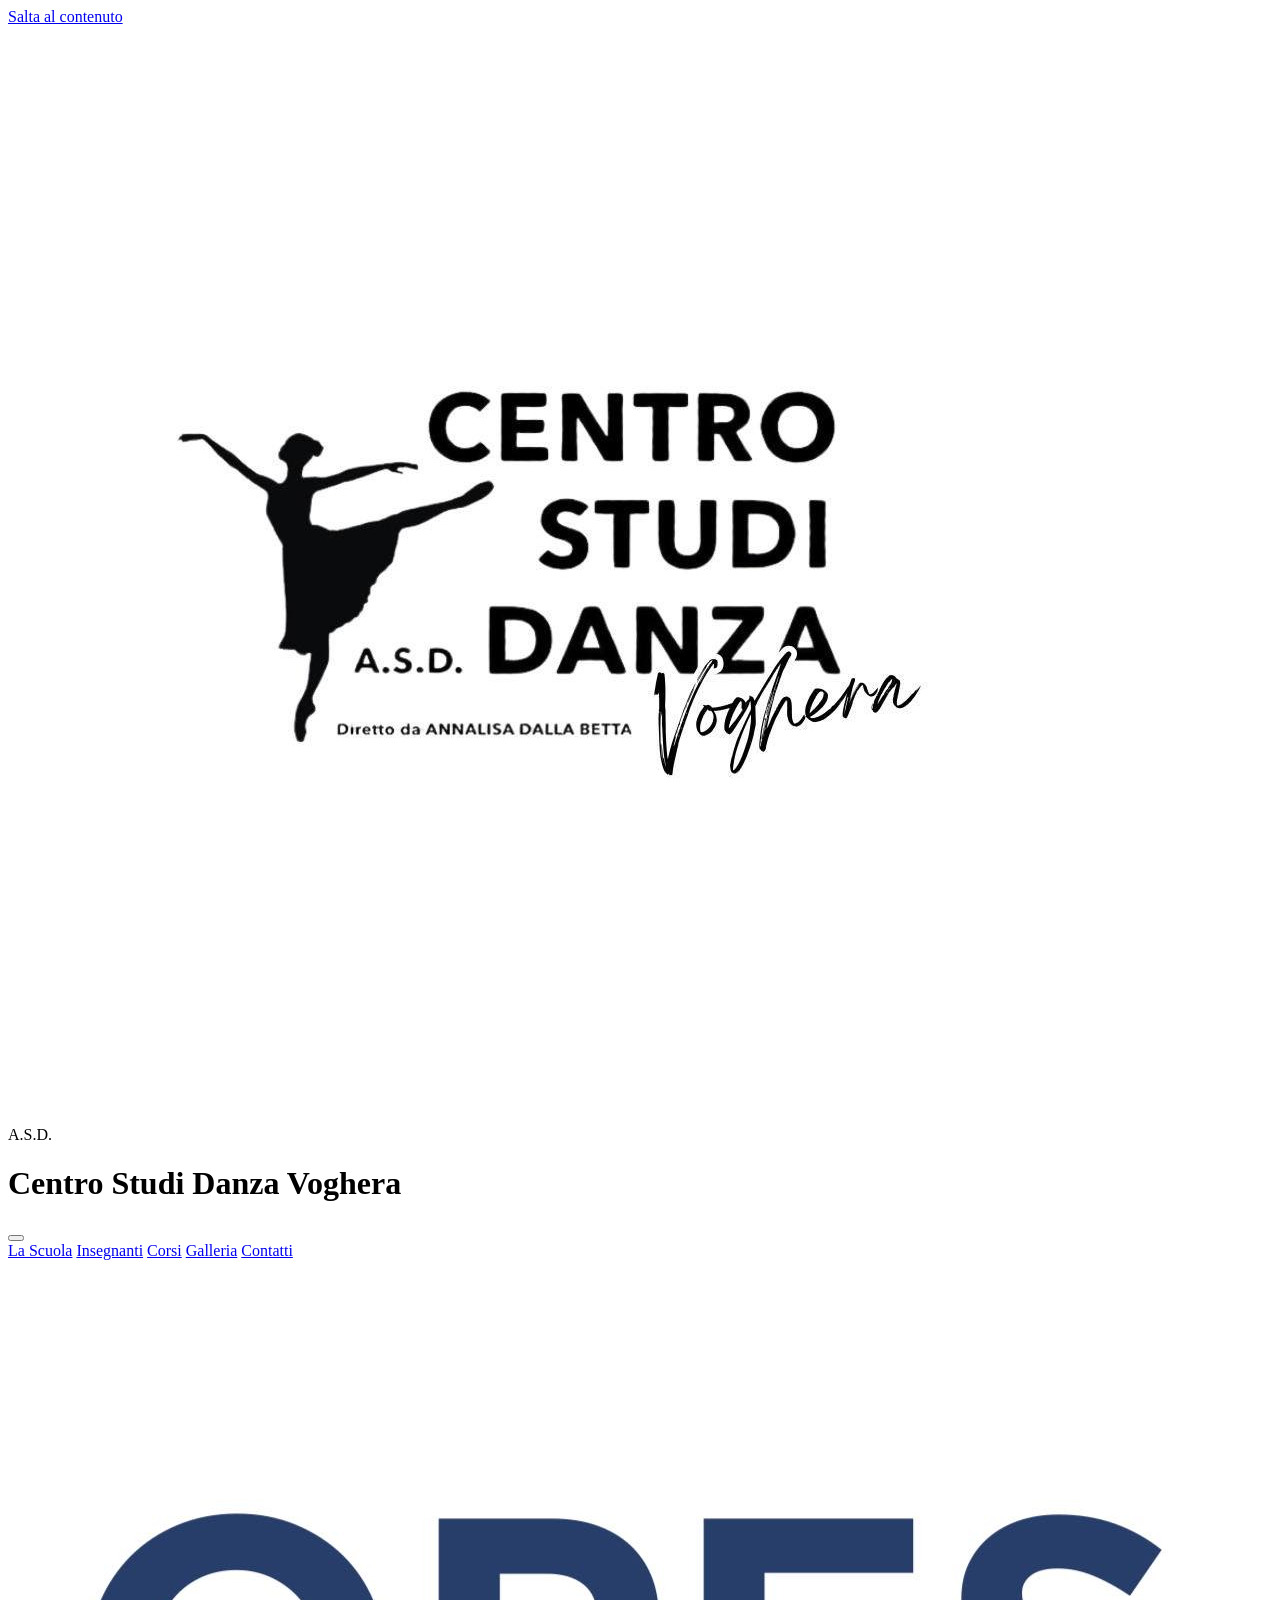
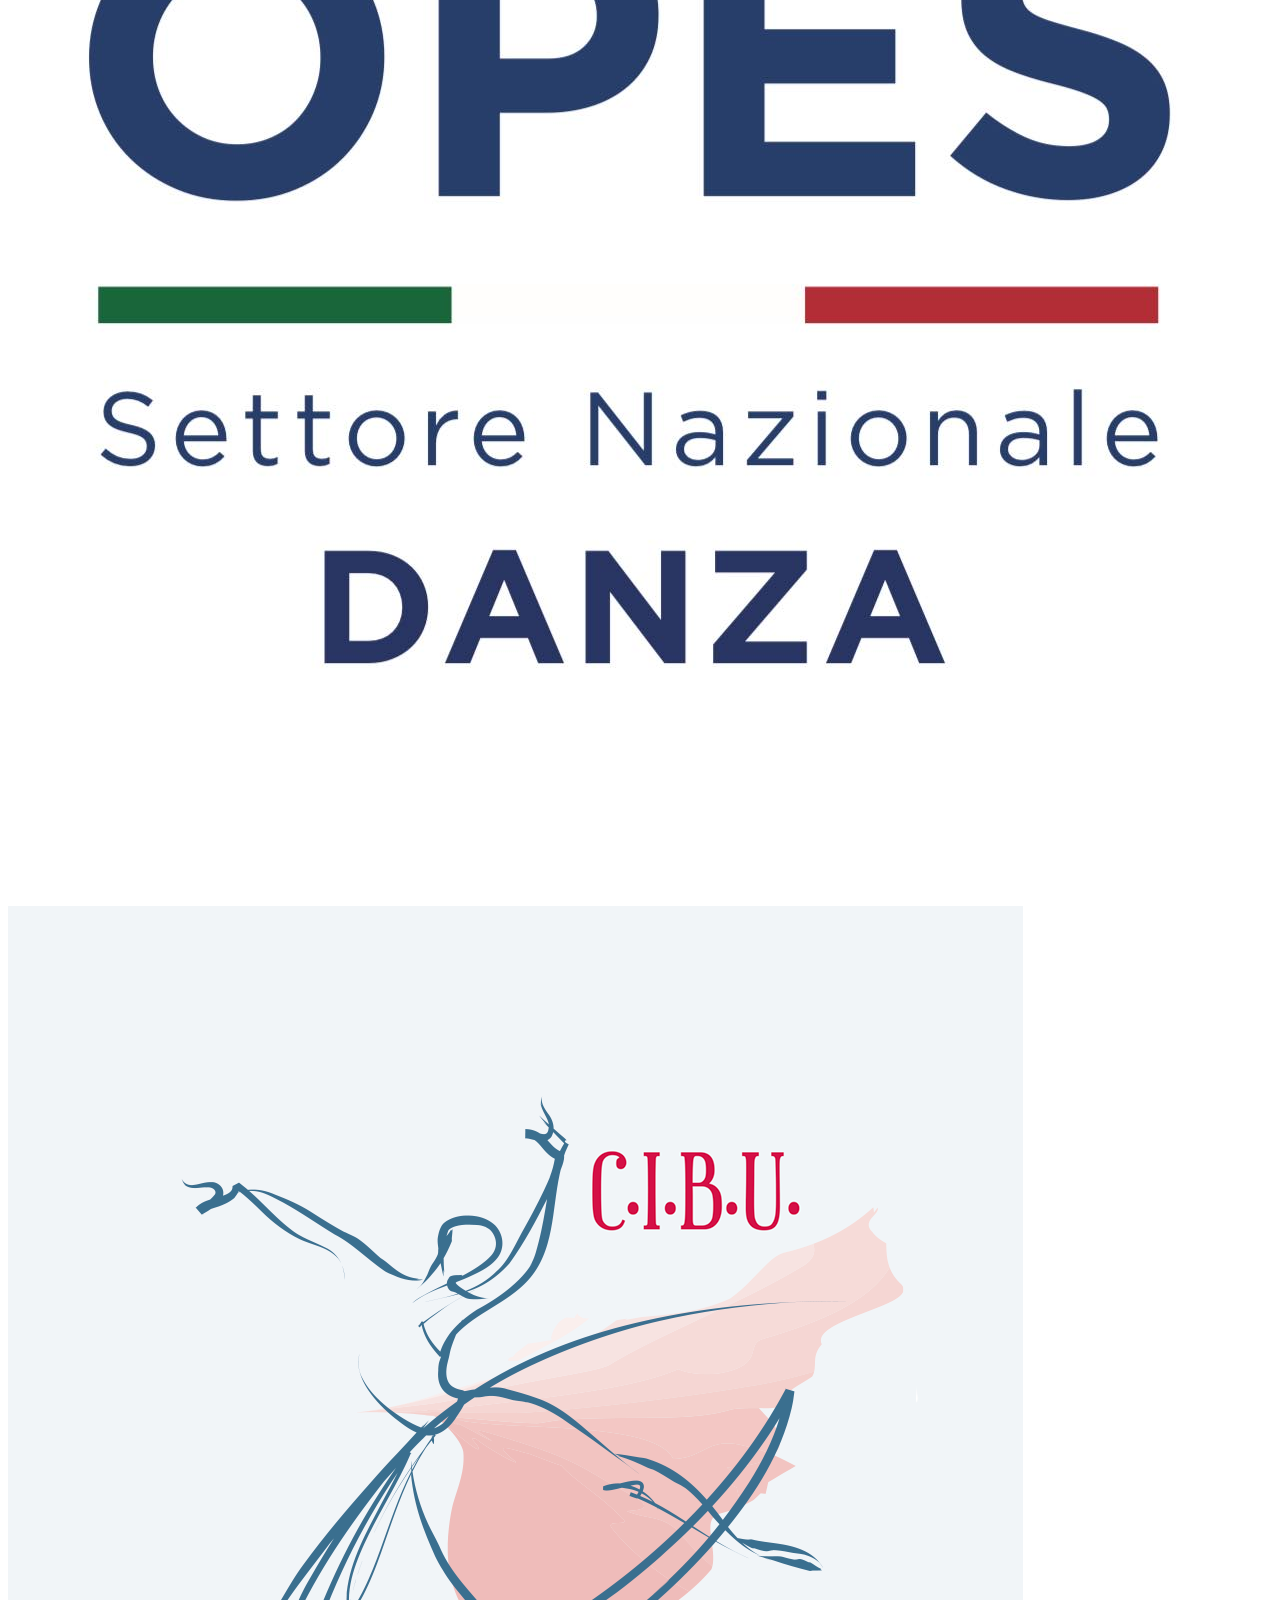
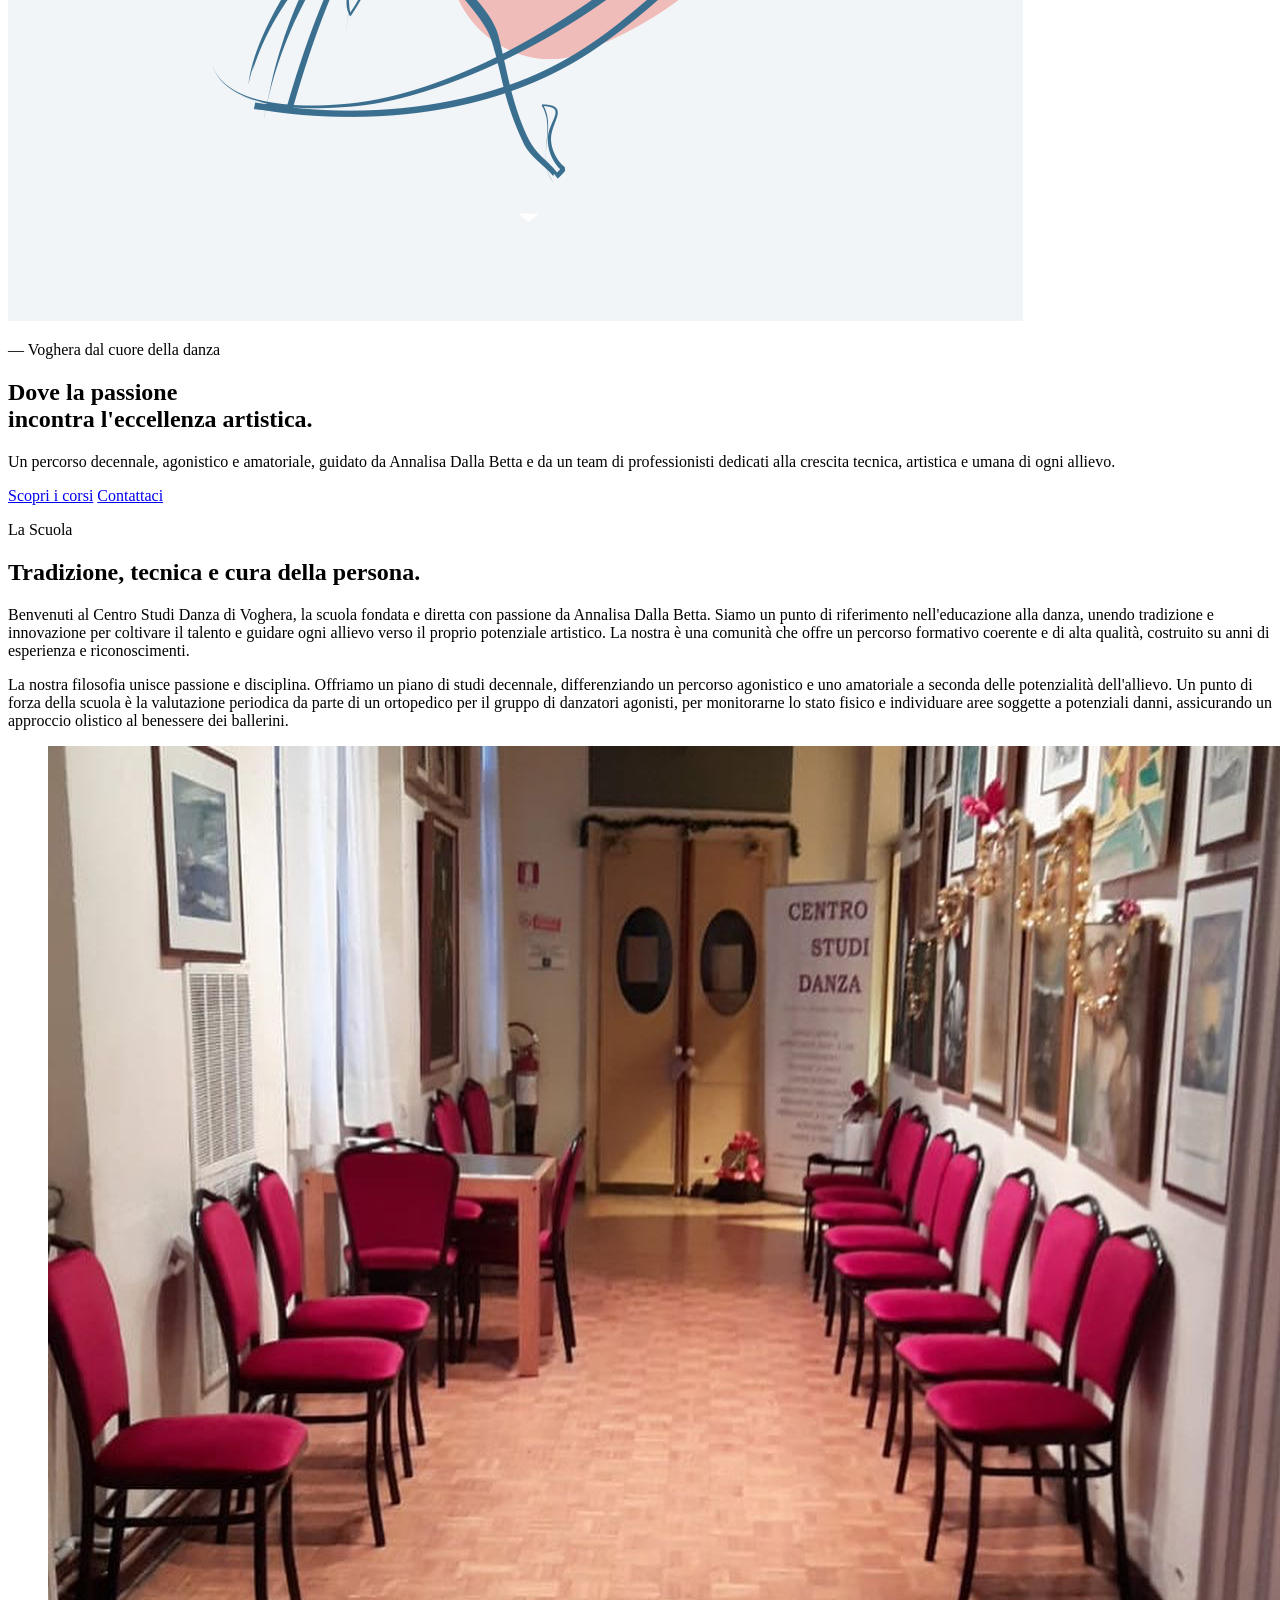
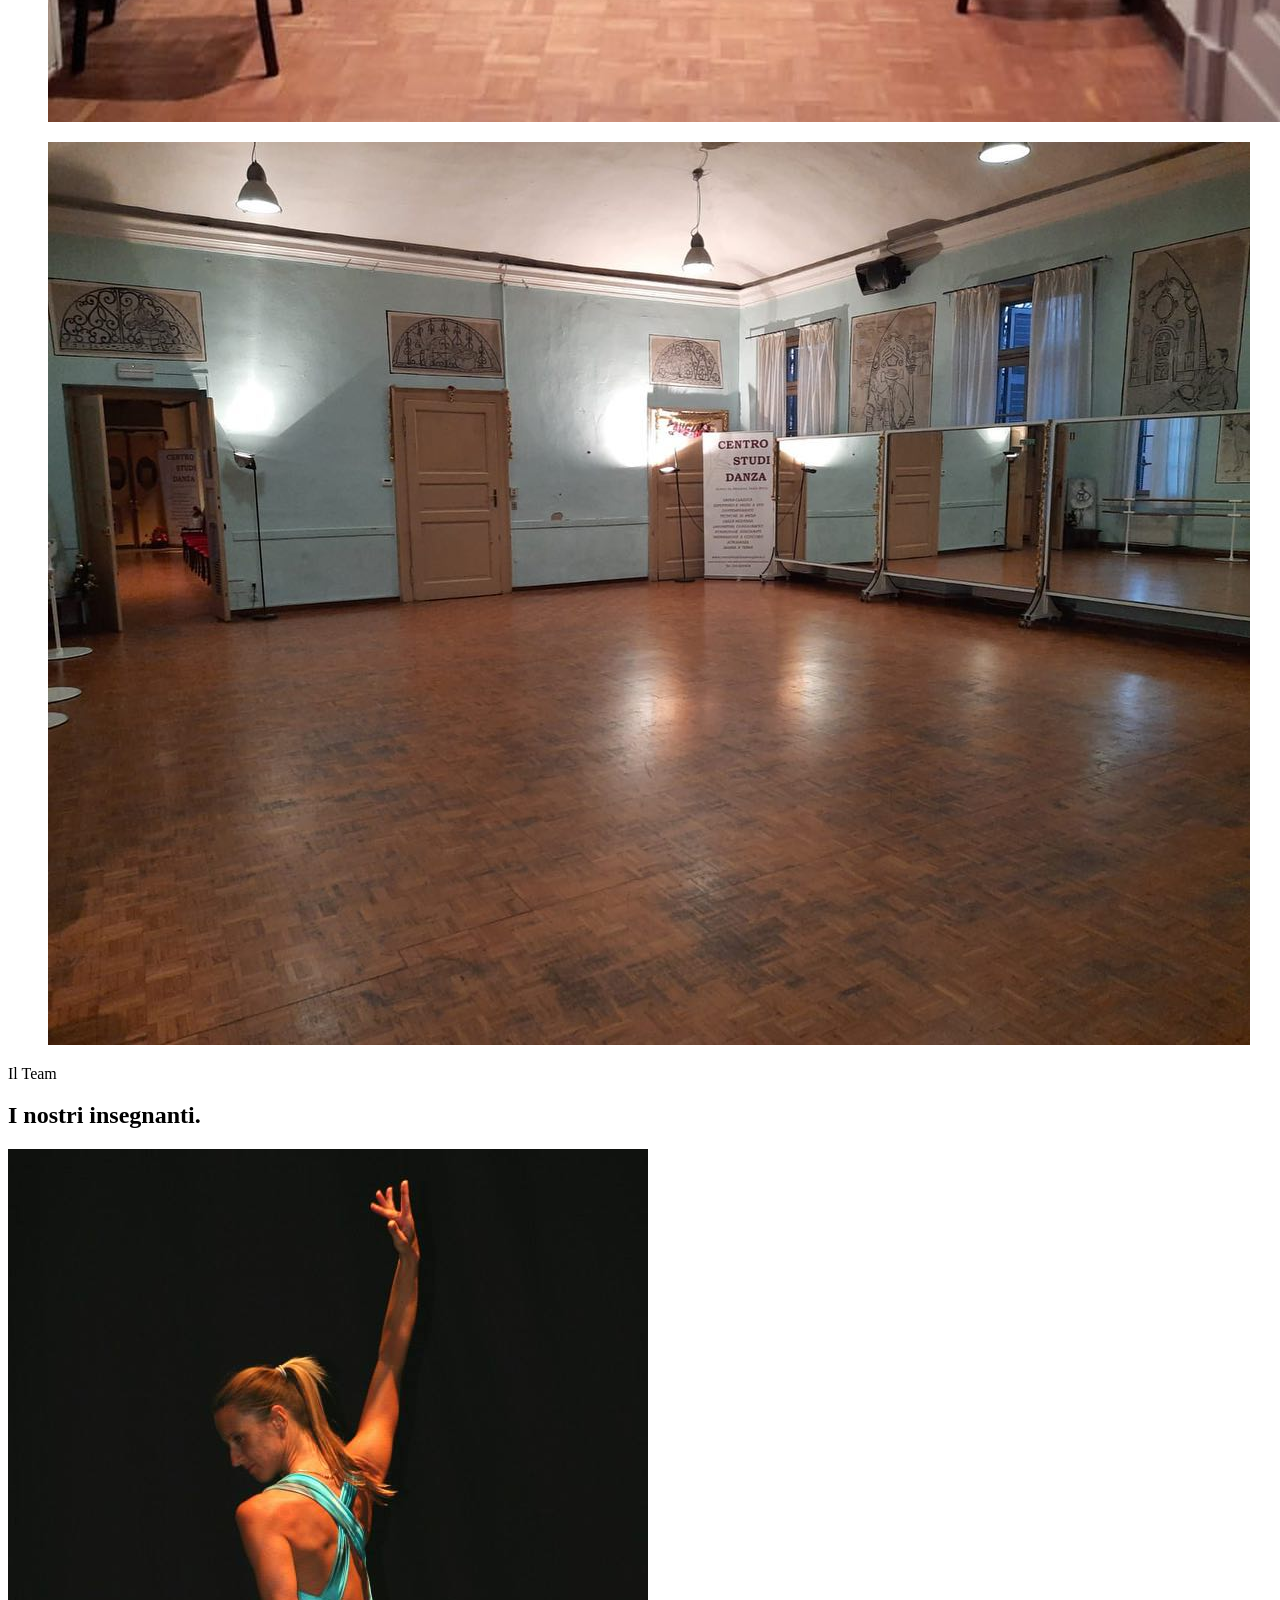
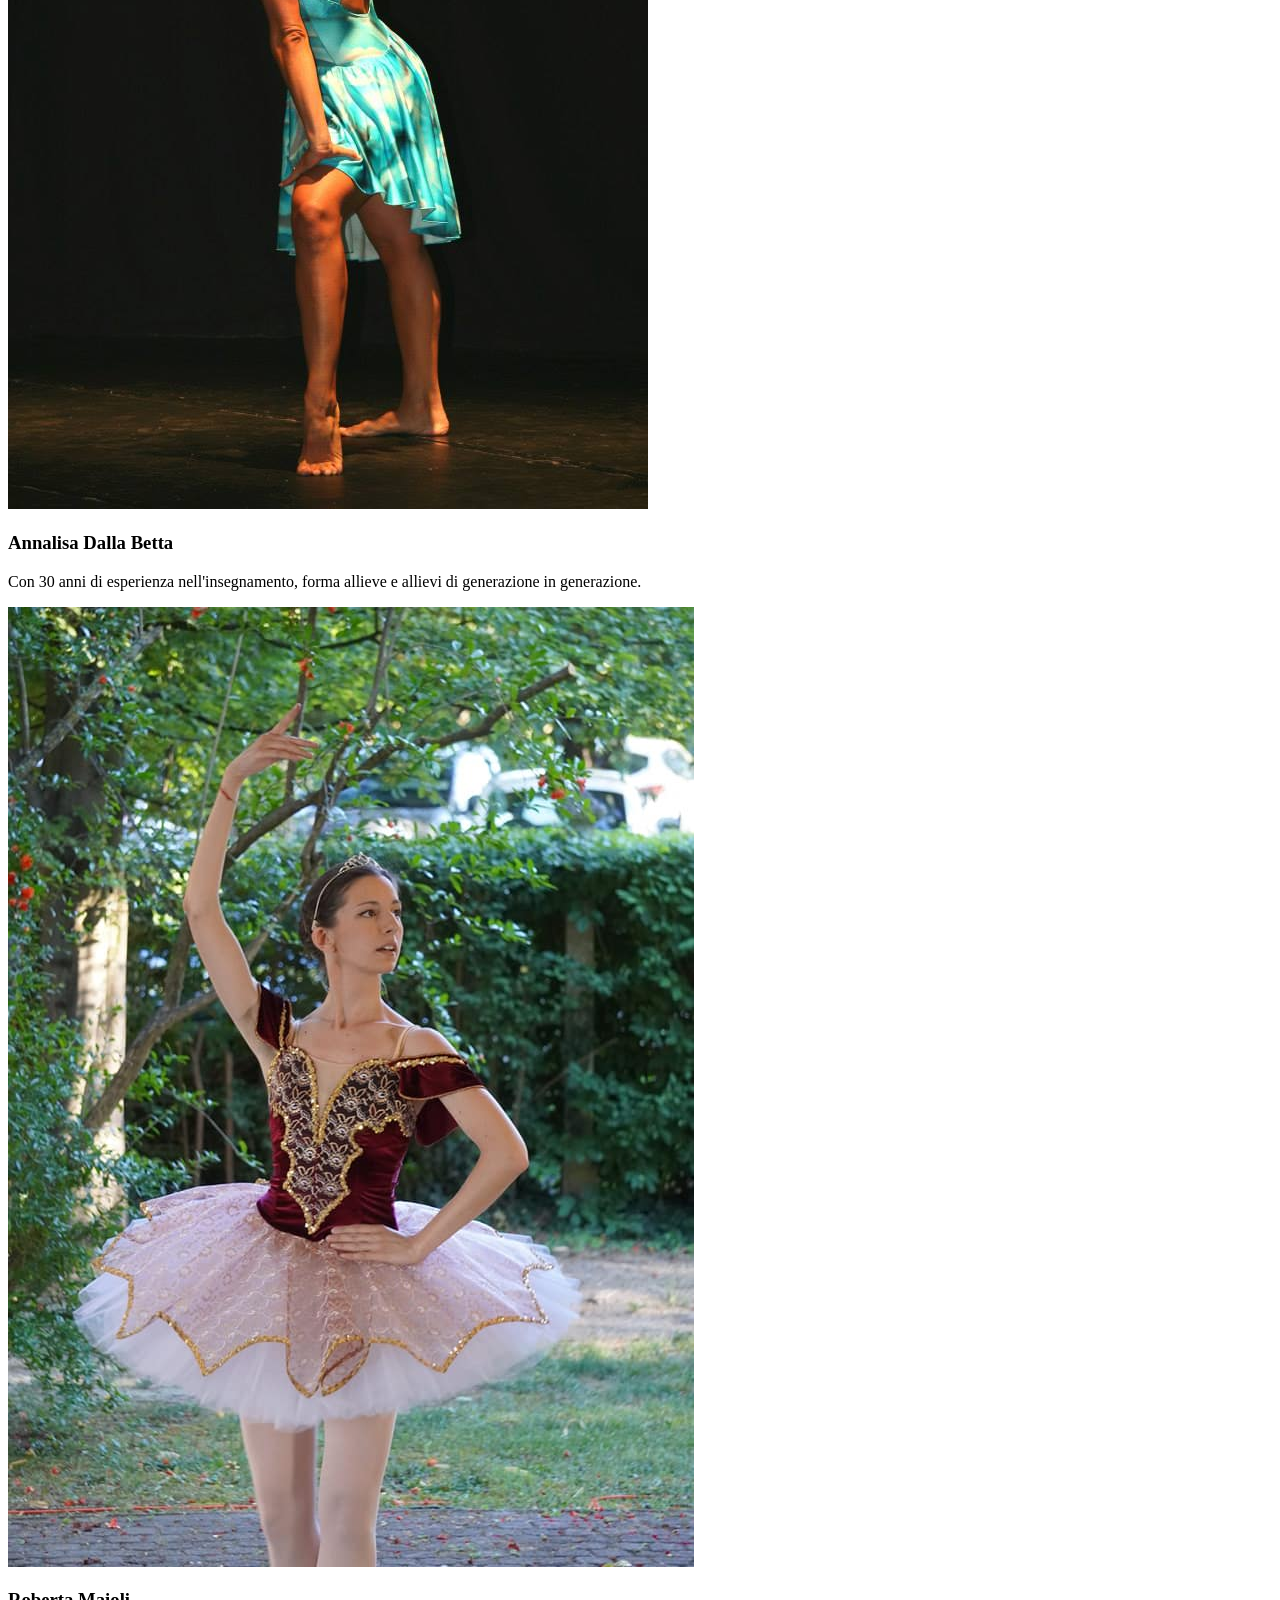
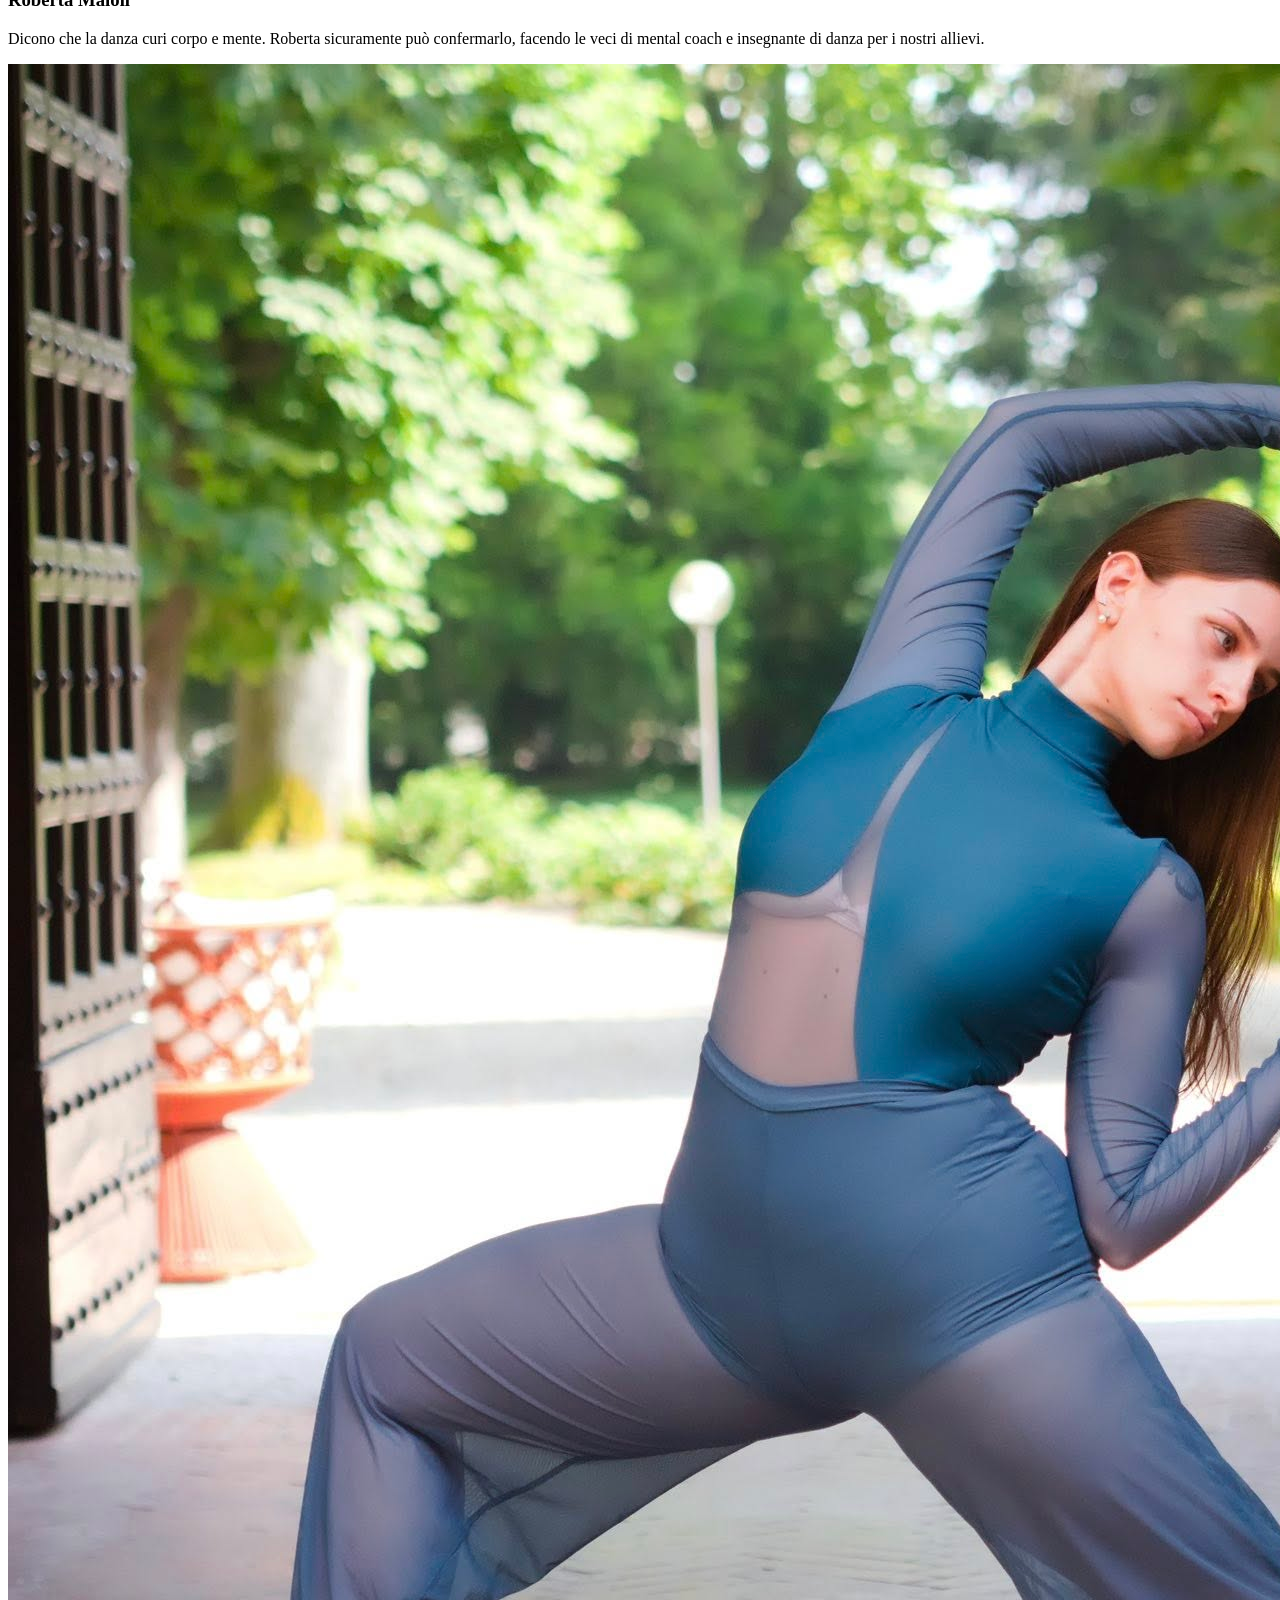
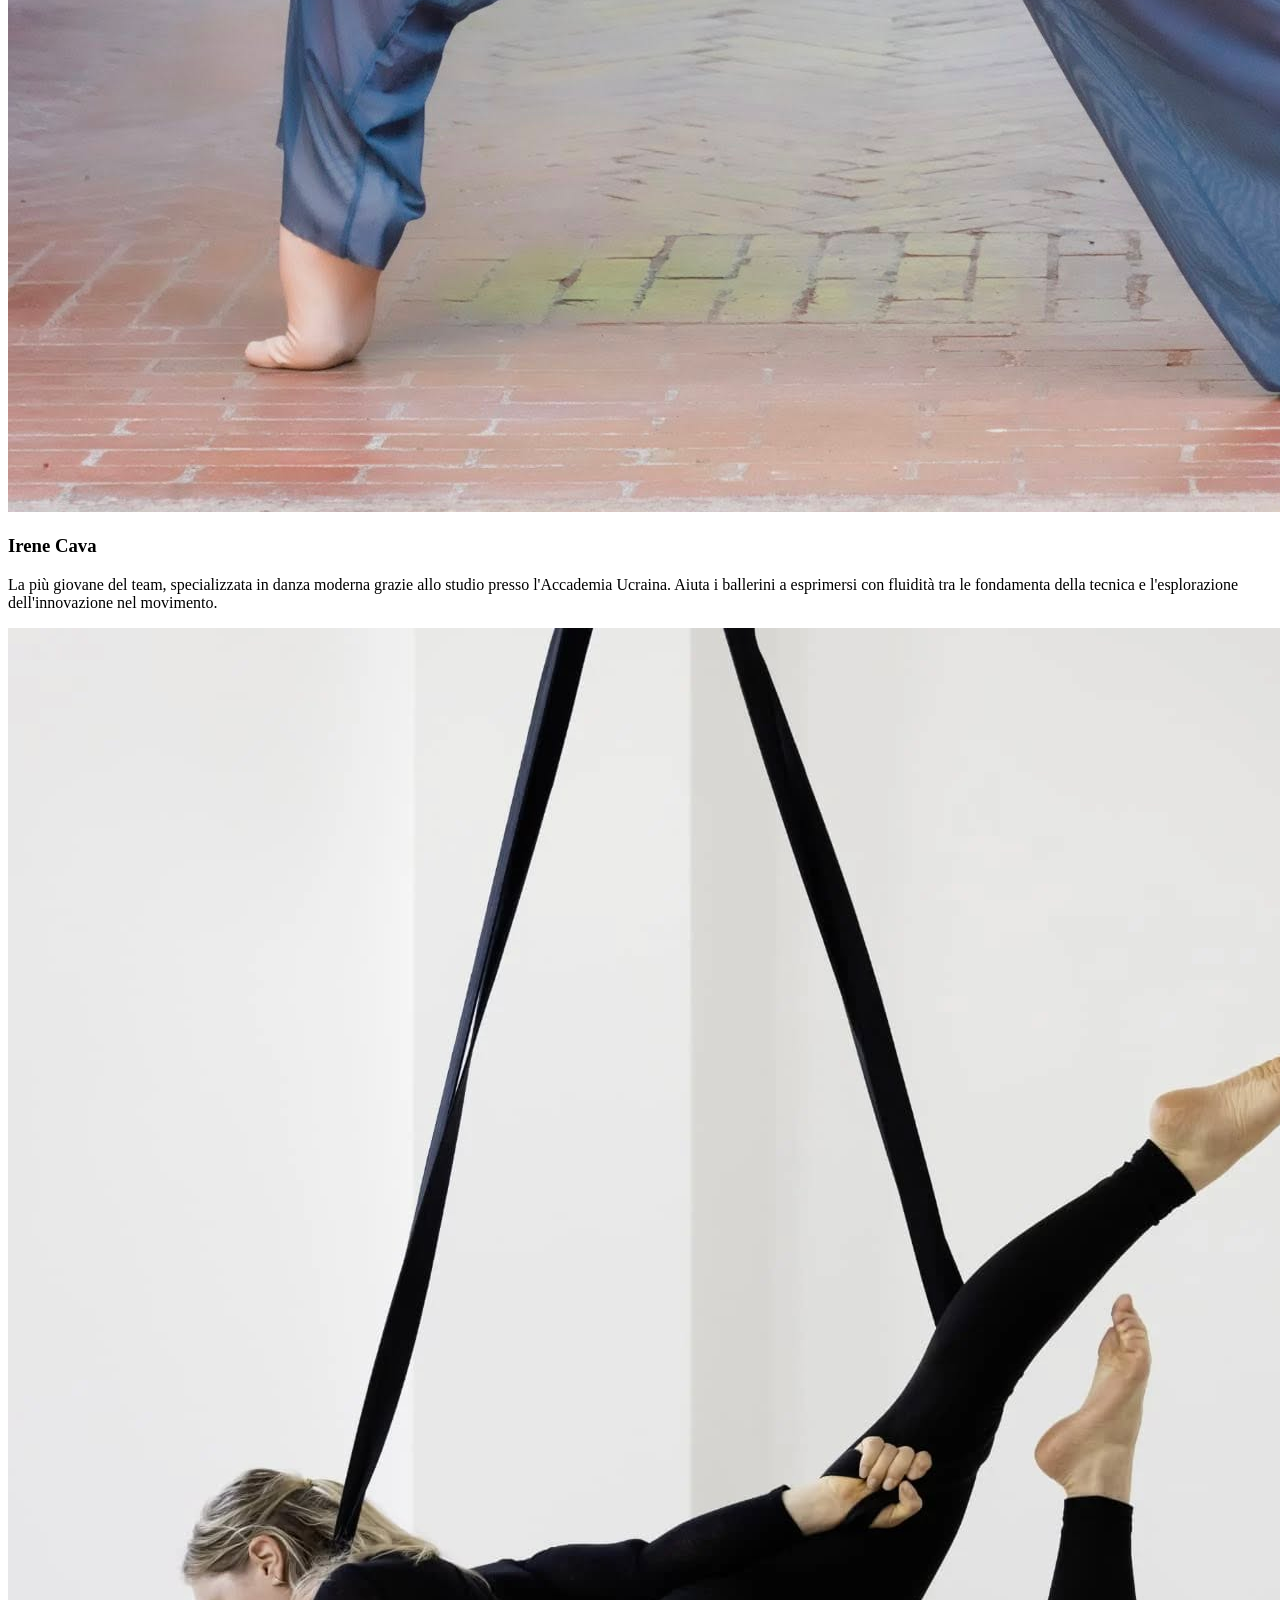
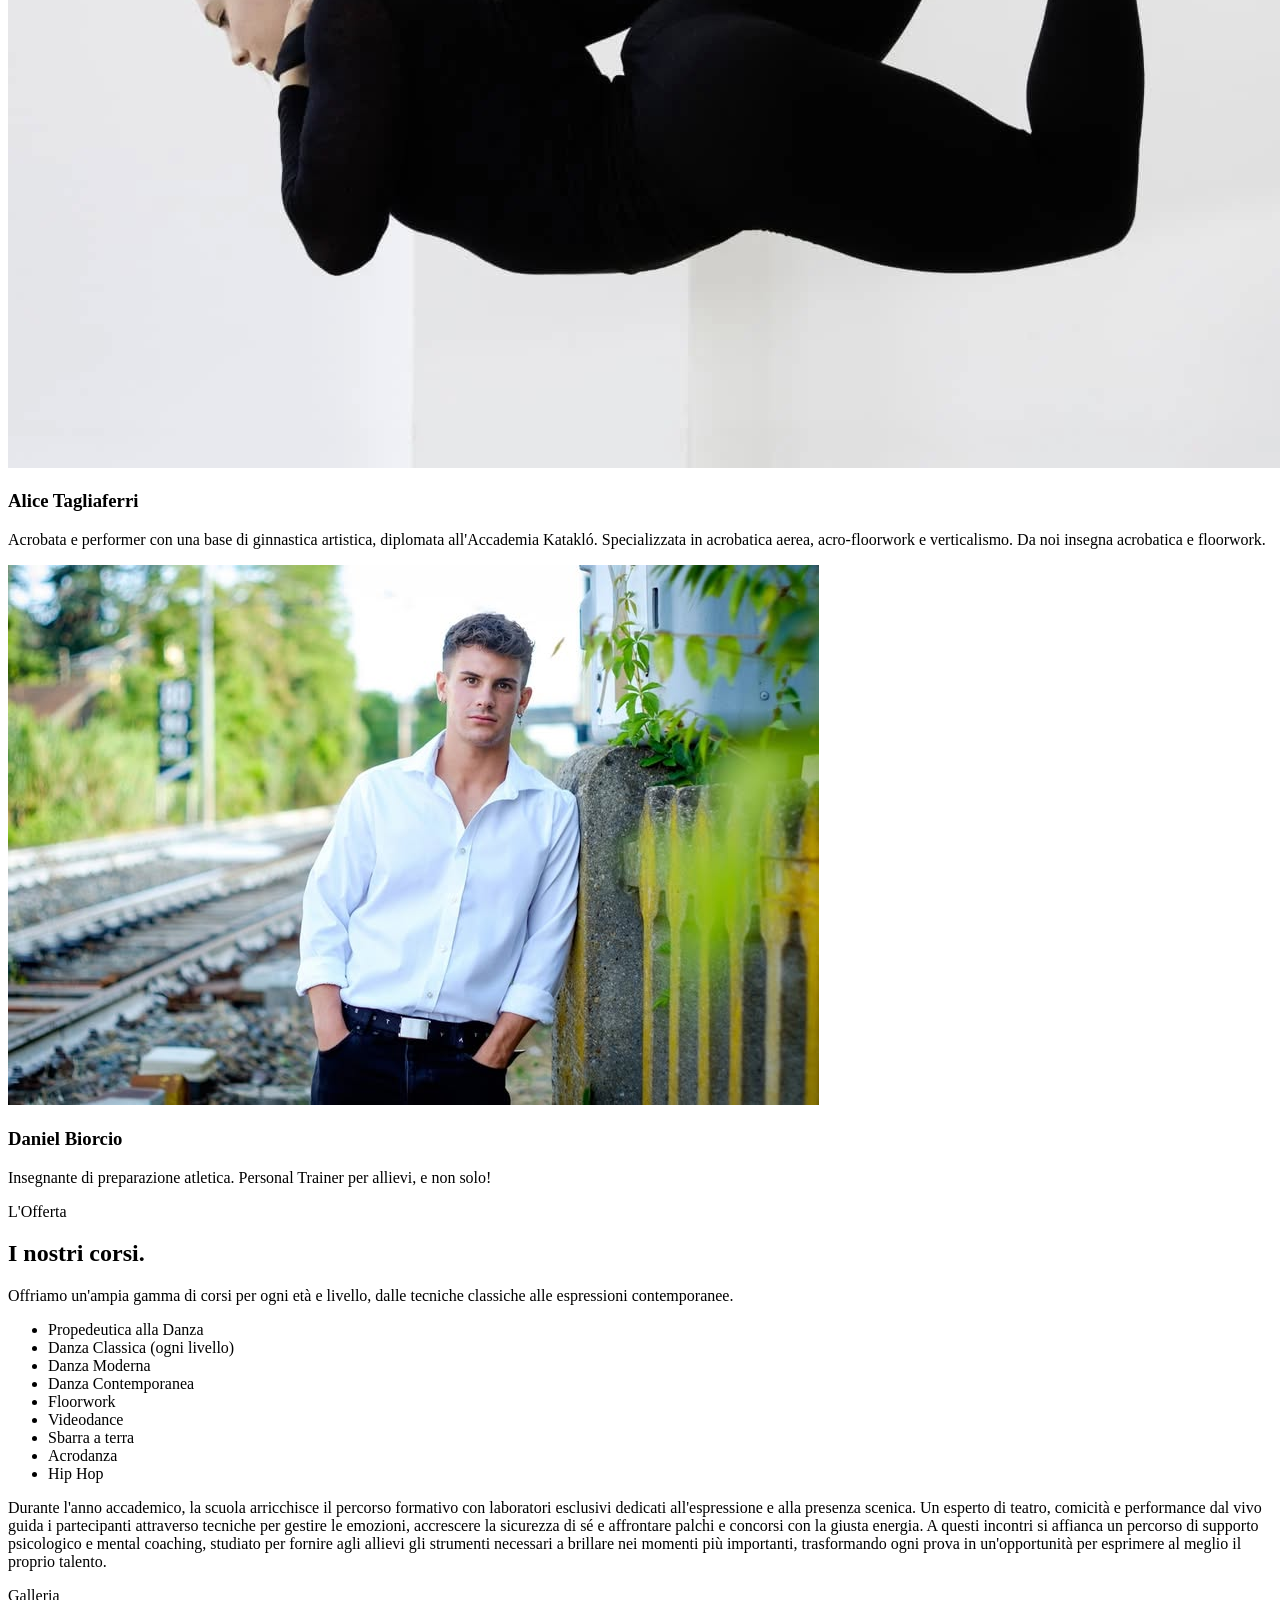
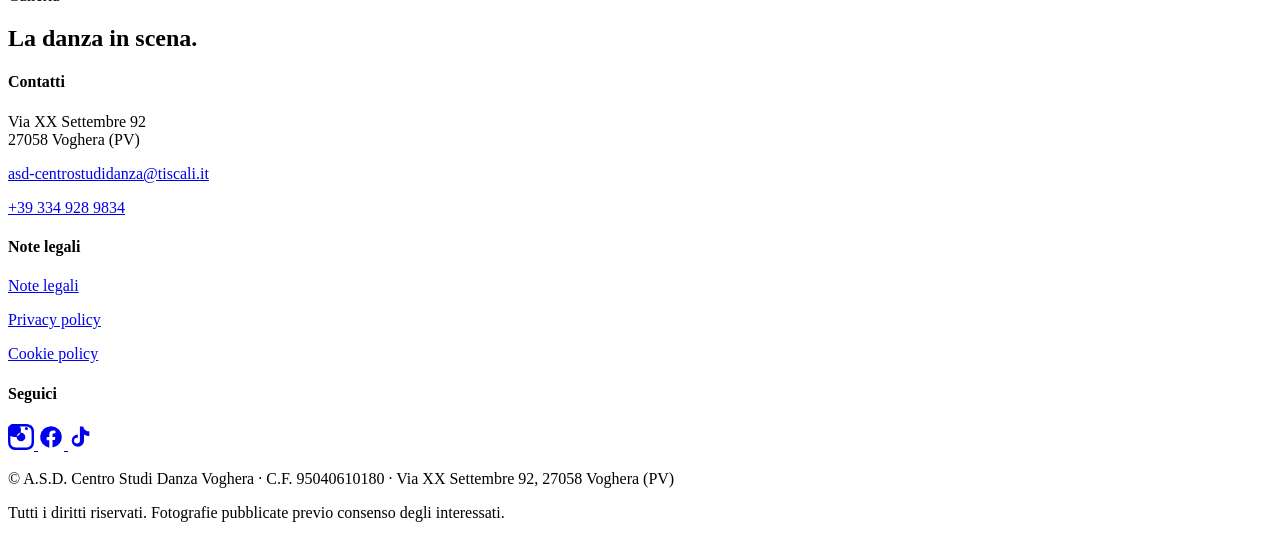
==== index.html @ ab6cb6d2 "Rename index (1).html to index.html" ====
<!DOCTYPE html>
<html lang="it">
<head>
    <meta charset="UTF-8">
    <meta name="viewport" content="width=device-width, initial-scale=1.0">
    <meta name="referrer" content="strict-origin-when-cross-origin">
    <meta http-equiv="X-Content-Type-Options" content="nosniff">
    <title>Centro Studi Danza Voghera — Scuola di danza diretta da Annalisa Dalla Betta</title>
    <meta name="description" content="Scuola di danza a Voghera (PV) diretta da Annalisa Dalla Betta. Corsi di danza classica, moderna, contemporanea, hip hop, acrobatica e floorwork per tutte le età. Percorso decennale, agonistico e amatoriale.">
    <meta name="author" content="Centro Studi Danza Voghera">

    <meta property="og:type" content="website">
    <meta property="og:title" content="Centro Studi Danza Voghera">
    <meta property="og:description" content="Scuola di danza a Voghera. Tradizione, tecnica, arte del movimento.">
    <meta property="og:locale" content="it_IT">
    <meta property="og:image" content="immagini-insegnanti/sala.jpg">
    <meta name="twitter:card" content="summary_large_image">

    <link rel="icon" href="immagini-insegnanti/logo.jpg" type="image/jpeg">
    <link rel="canonical" href="./index.html">
    <link rel="stylesheet" href="css/style.css">

    <script type="application/ld+json">
    {
      "@context": "https://schema.org",
      "@type": "DanceSchool",
      "name": "Centro Studi Danza Voghera",
      "image": "immagini-insegnanti/logo.jpg",
      "address": {
        "@type": "PostalAddress",
        "streetAddress": "Via XX Settembre 92",
        "addressLocality": "Voghera",
        "addressRegion": "PV",
        "addressCountry": "IT"
      },
      "email": "asd-centrostudidanza@tiscali.it",
      "telephone": "+39 334 928 9834",
      "founder": "Annalisa Dalla Betta",
      "taxID": "95040610180",
      "sameAs": [
        "https://www.instagram.com/centrostudidanzavoghera/",
        "https://www.facebook.com/asdcentrostudidanzavoghera",
        "https://www.tiktok.com/@centrostudidanzavoghera"
      ]
    }
    </script>
</head>
<body>

<a class="skip-link" href="#main">Salta al contenuto</a>

<header class="site-header">
    <div class="header-inner">
        <a href="#top" class="logo-link" aria-label="Home">
            <img src="immagini-insegnanti/logo.jpg" alt="Logo Centro Studi Danza Voghera" id="logo">
        </a>

        <div class="header-title">
            <p class="eyebrow">A.S.D.</p>
            <h1>Centro Studi Danza Voghera</h1>
        </div>

        <button class="nav-toggle" aria-label="Apri menu" aria-expanded="false" aria-controls="primary-nav">
            <span></span><span></span><span></span>
        </button>

        <nav id="primary-nav" class="primary-nav" aria-label="Navigazione principale">
            <a href="#scuola">La Scuola</a>
            <a href="#insegnanti">Insegnanti</a>
            <a href="#corsi">Corsi</a>
            <a href="#galleria">Galleria</a>
            <a href="contatti.html">Contatti</a>
        </nav>

        <div class="header-affiliations" aria-label="Enti affilianti">
            <img src="immagini-insegnanti/opes.jpg" alt="Affiliazione OPES" class="header-icona">
            <img src="immagini-insegnanti/cibu.png" alt="Affiliazione CIBU" class="header-icona">
        </div>
    </div>
</header>

<main id="main">

    <section class="hero" id="top">
        <div class="hero-content">
            <p class="eyebrow-line">— Voghera dal cuore della danza</p>
            <h2 class="display">Dove la passione<br>incontra l'eccellenza artistica.</h2>
            <p class="hero-lead">Un percorso decennale, agonistico e amatoriale, guidato da Annalisa Dalla Betta e da un team di professionisti dedicati alla crescita tecnica, artistica e umana di ogni allievo.</p>
            <div class="hero-cta">
                <a class="btn btn-primary" href="#corsi">Scopri i corsi</a>
                <a class="btn btn-ghost" href="contatti.html">Contattaci</a>
            </div>
        </div>
    </section>

    <section id="scuola" class="section-wide">
        <p class="section-kicker">La Scuola</p>
        <h2 class="section-title">Tradizione, tecnica e cura della persona.</h2>
        <div class="prose">
            <p>Benvenuti al Centro Studi Danza di Voghera, la scuola fondata e diretta con passione da Annalisa Dalla Betta. Siamo un punto di riferimento nell'educazione alla danza, unendo tradizione e innovazione per coltivare il talento e guidare ogni allievo verso il proprio potenziale artistico. La nostra è una comunità che offre un percorso formativo coerente e di alta qualità, costruito su anni di esperienza e riconoscimenti.</p>
            <p>La nostra filosofia unisce passione e disciplina. Offriamo un piano di studi decennale, differenziando un percorso agonistico e uno amatoriale a seconda delle potenzialità dell'allievo. Un punto di forza della scuola è la valutazione periodica da parte di un ortopedico per il gruppo di danzatori agonisti, per monitorarne lo stato fisico e individuare aree soggette a potenziali danni, assicurando un approccio olistico al benessere dei ballerini.</p>
        </div>
        <div class="sala-immagini">
            <figure><img src="immagini-insegnanti/attesa.jpg" alt="Sala d'attesa della scuola" loading="lazy"></figure>
            <figure><img src="immagini-insegnanti/sala.jpg" alt="Sala di danza principale" loading="lazy"></figure>
        </div>
    </section>

    <div class="divider" role="presentation"></div>

    <section id="insegnanti" class="section-wide">
        <p class="section-kicker">Il Team</p>
        <h2 class="section-title">I nostri insegnanti.</h2>

        <div class="grid-insegnanti">
            <article class="insegnante">
                <img src="immagini-insegnanti/annalisa.jpg" alt="Ritratto di Annalisa Dalla Betta" loading="lazy">
                <div class="insegnante-info">
                    <h3>Annalisa Dalla Betta</h3>
                    <p>Con 30 anni di esperienza nell'insegnamento, forma allieve e allievi di generazione in generazione.</p>
                </div>
            </article>
            <article class="insegnante">
                <img src="immagini-insegnanti/roberta.jpg" alt="Ritratto di Roberta Maioli" loading="lazy">
                <div class="insegnante-info">
                    <h3>Roberta Maioli</h3>
                    <p>Dicono che la danza curi corpo e mente. Roberta sicuramente può confermarlo, facendo le veci di mental coach e insegnante di danza per i nostri allievi.</p>
                </div>
            </article>
            <article class="insegnante">
                <img src="immagini-insegnanti/irene.jpg" alt="Ritratto di Irene Cava" loading="lazy">
                <div class="insegnante-info">
                    <h3>Irene Cava</h3>
                    <p>La più giovane del team, specializzata in danza moderna grazie allo studio presso l'Accademia Ucraina. Aiuta i ballerini a esprimersi con fluidità tra le fondamenta della tecnica e l'esplorazione dell'innovazione nel movimento.</p>
                </div>
            </article>
            <article class="insegnante">
                <img src="immagini-insegnanti/alice.jpeg" alt="Ritratto di Alice Tagliaferri" loading="lazy">
                <div class="insegnante-info">
                    <h3>Alice Tagliaferri</h3>
                    <p>Acrobata e performer con una base di ginnastica artistica, diplomata all'Accademia Katakló. Specializzata in acrobatica aerea, acro-floorwork e verticalismo. Da noi insegna acrobatica e floorwork.</p>
                </div>
            </article>
            <article class="insegnante">
                <img src="immagini-insegnanti/daniel.jpg" alt="Ritratto di Daniel Biorcio" loading="lazy">
                <div class="insegnante-info">
                    <h3>Daniel Biorcio</h3>
                    <p>Insegnante di preparazione atletica. Personal Trainer per allievi, e non solo!</p>
                </div>
            </article>
        </div>
    </section>

    <div class="divider" role="presentation"></div>

    <section id="corsi" class="section-wide">
        <p class="section-kicker">L'Offerta</p>
        <h2 class="section-title">I nostri corsi.</h2>
        <div class="prose">
            <p>Offriamo un'ampia gamma di corsi per ogni età e livello, dalle tecniche classiche alle espressioni contemporanee.</p>
        </div>

        <ul class="corsi-list">
            <li>Propedeutica alla Danza</li>
            <li>Danza Classica (ogni livello)</li>
            <li>Danza Moderna</li>
            <li>Danza Contemporanea</li>
            <li>Floorwork</li>
            <li>Videodance</li>
            <li>Sbarra a terra</li>
            <li>Acrodanza</li>
            <li>Hip Hop</li>
        </ul>

        <div class="prose">
            <p>Durante l'anno accademico, la scuola arricchisce il percorso formativo con laboratori esclusivi dedicati all'espressione e alla presenza scenica. Un esperto di teatro, comicità e performance dal vivo guida i partecipanti attraverso tecniche per gestire le emozioni, accrescere la sicurezza di sé e affrontare palchi e concorsi con la giusta energia. A questi incontri si affianca un percorso di supporto psicologico e mental coaching, studiato per fornire agli allievi gli strumenti necessari a brillare nei momenti più importanti, trasformando ogni prova in un'opportunità per esprimere al meglio il proprio talento.</p>
        </div>
    </section>

    <div class="divider" role="presentation"></div>

    <section id="galleria" class="section-wide">
        <p class="section-kicker">Galleria</p>
        <h2 class="section-title">La danza in scena.</h2>

        <div class="grid-galleria" id="galleria-grid">
            <!-- 36 immagini invariate -->
        </div>
    </section>

</main>

<footer class="site-footer">
    <div class="footer-grid">
        <div>
            <h4>Contatti</h4>
            <p>Via XX Settembre 92<br>27058 Voghera (PV)</p>
            <p><a href="mailto:asd-centrostudidanza@tiscali.it">asd-centrostudidanza@tiscali.it</a></p>
            <p><a href="tel:+393349289834">+39 334 928 9834</a></p>
        </div>
        <div>
            <h4>Note legali</h4>
            <p><a href="note-legali.html">Note legali</a></p>
            <p><a href="privacy.html">Privacy policy</a></p>
            <p><a href="cookie.html">Cookie policy</a></p>
        </div>
        <div>
            <h4>Seguici</h4>
            <div class="social-links">
                <a href="https://www.instagram.com/centrostudidanzavoghera/" target="_blank" rel="noopener noreferrer" aria-label="Instagram">
                    <svg viewBox="0 0 24 24" width="26" height="26" fill="currentColor" aria-hidden="true"><path d="M12 2.2c3.2 0 3.6 0 4.8.1 1.2.1 1.8.2 2.2.4.6.2 1 .5 1.4.9.4.4.7.9.9 1.4.2.4.4 1 .4 2.2.1 1.2.1 1.6.1 4.8s0 3.6-.1 4.8c-.1 1.2-.2 1.8-.4 2.2-.2.6-.5 1-.9 1.4-.4.4-.9.7-1.4.9-.4.2-1 .4-2.2.4-1.2.1-1.6.1-4.8.1s-3.6 0-4.8-.1c-1.2-.1-1.8-.2-2.2-.4-.6-.2-1-.5-1.4-.9-.4-.4-.7-.9-.9-1.4-.2-.4-.4-1-.4-2.2C2.2 15.6 2.2 15.2 2.2 12s0-3.6.1-4.8c.1-1.2.2-1.8.4-2.2.2-.6.5-1 .9-1.4.4-.4.9-.7 1.4-.9.4-.2 1-.4 2.2-.4C8.4 2.2 8.8 2.2 12 2.2M12 0C8.7 0 8.3 0 7.1.1 5.8.1 4.9.3 4.1.6c-.8.3-1.5.7-2.2 1.4C1.3 2.6.9 3.3.6 4.1.3 4.9.1 5.8.1 7.1.1 8.3 0 8.7 0 12s0 3.7.1 4.9c0 1.3.2 2.2.5 3 .3.8.7 1.5 1.4 2.2.7.7 1.4 1.1 2.2 1.4.8.3 1.7.5 3 .5C8.3 24 8.7 24 12 24s3.7 0 4.9-.1c1.3 0 2.2-.2 3-.5.8-.3 1.5-.7 2.2-1.4.7-.7 1.1-1.4 1.4-2.2.3-.8.5-1.7.5-3 .1-1.3.1-1.7.1-4.9s0-3.7-.1-4.9c0-1.3-.2-2.2-.5-3-.3-.8-.7-1.5-1.4-2.2C21.4 1.3 20.7.9 19.9.6c-.8-.3-1.7-.5-3-.5C15.7 0 15.3 0 12 0zm0 5.8A6.2 6.2 0 105.8 12 6.2 6.2 0 0012 5.8zm0 10.2A4 4 0 1116 12a4 4 0 01-4 4zm6.4-11.8a1.4 1.4 0 11-1.4-1.4 1.4 1.4 0 011.4 1.4z"/></svg>
                </a>
                <a href="https://www.facebook.com/asdcentrostudidanzavoghera" target="_blank" rel="noopener noreferrer" aria-label="Facebook">
                    <svg viewBox="0 0 24 24" width="26" height="26" fill="currentColor" aria-hidden="true"><path d="M22 12a10 10 0 10-11.6 9.9v-7H8v-2.9h2.4V9.8c0-2.4 1.4-3.7 3.6-3.7 1 0 2.1.2 2.1.2v2.3h-1.2c-1.2 0-1.5.7-1.5 1.5v1.8h2.6l-.4 2.9h-2.2v7A10 10 0 0022 12z"/></svg>
                </a>
                <a href="https://www.tiktok.com/@centrostudidanzavoghera?lang=it-IT" target="_blank" rel="noopener noreferrer" aria-label="TikTok">
                    <svg viewBox="0 0 24 24" width="26" height="26" fill="currentColor" aria-hidden="true"><path d="M19.6 6.8a5.7 5.7 0 01-3.4-1.1 5.7 5.7 0 01-2.2-3.5h-3v13.1a2.7 2.7 0 11-2.7-2.7c.3 0 .5 0 .8.1v-3a5.7 5.7 0 105.7 5.7V9.6a8.6 8.6 0 004.9 1.5V8.2a5.7 5.7 0 01-.1-1.4z"/></svg>
                </a>
            </div>
        </div>
    </div>
    <div class="footer-bottom">
        <p>&copy; <span id="year"></span> A.S.D. Centro Studi Danza Voghera · C.F. 95040610180 · Via XX Settembre 92, 27058 Voghera (PV)</p>
        <p class="footer-legal-note">Tutti i diritti riservati. Fotografie pubblicate previo consenso degli interessati.</p>
    </div>
</footer>

<div id="modal-galleria" class="modal" role="dialog" aria-modal="true" aria-label="Immagine ingrandita" hidden>
    <button class="modal-nav modal-prev" aria-label="Immagine precedente">&#10094;</button>
    <img class="modal-content" id="modal-img" alt="">
    <button class="modal-nav modal-next" aria-label="Immagine successiva">&#10095;</button>
    <button class="close-btn" aria-label="Chiudi">&times;</button>
</div>

<div id="cookie-banner" class="cookie-banner" role="region" aria-label="Informativa cookie" hidden>
    <p>Questo sito non utilizza cookie di profilazione né strumenti di tracciamento. Utilizza esclusivamente elementi tecnici necessari al funzionamento. <a href="cookie.html">Leggi la cookie policy</a>.</p>
    <button id="cookie-ok" class="btn btn-primary btn-sm" type="button">Ho capito</button>
</div>

<script src="js/main.js" defer></script>
</body>
</html>
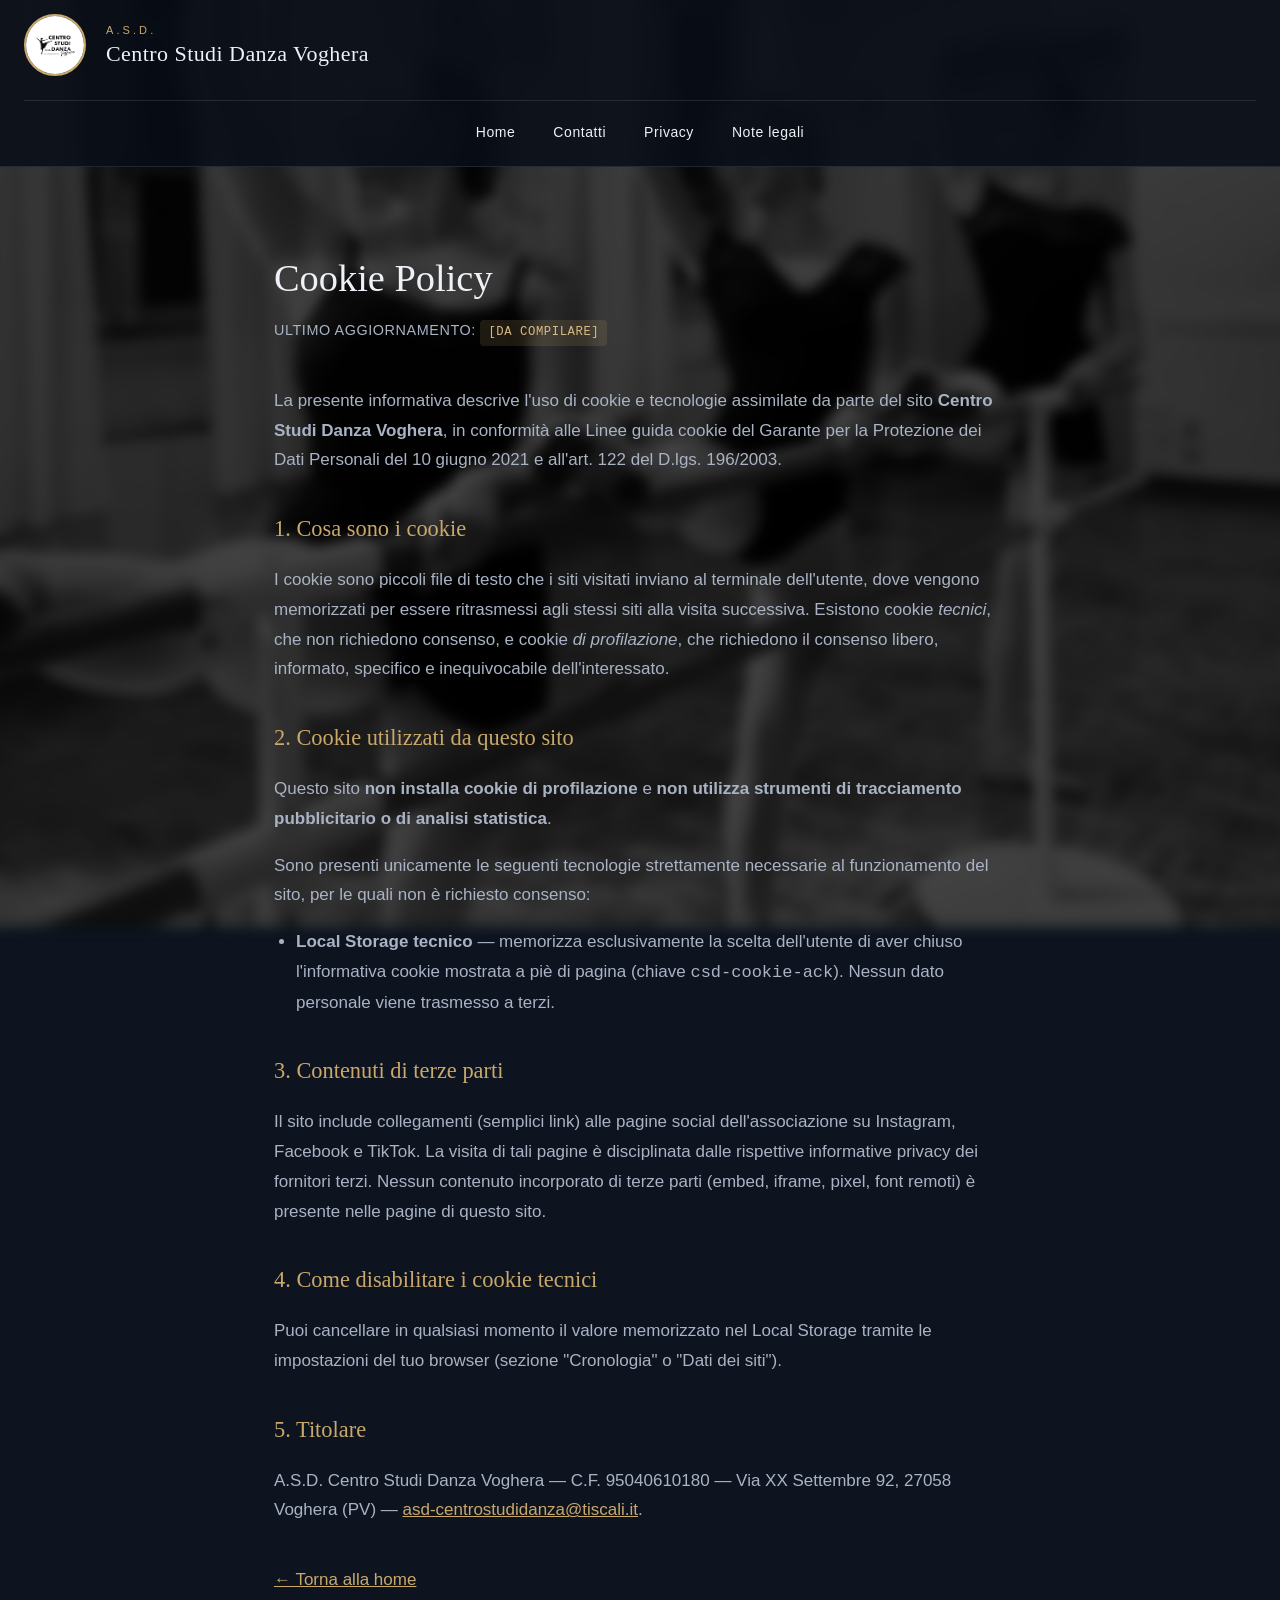
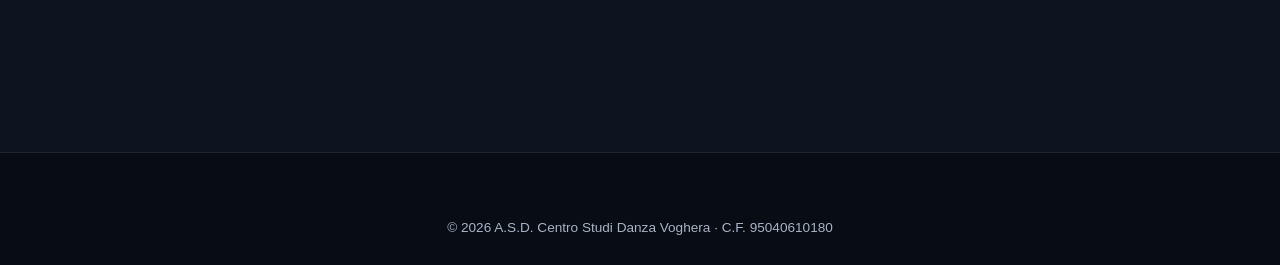
==== commit a546a0b5: "Update index.html with Cookie Policy and meta tags" ====
--- a/index.html
+++ b/index.html
@@ -3,240 +3,59 @@
 <head>
     <meta charset="UTF-8">
     <meta name="viewport" content="width=device-width, initial-scale=1.0">
-    <meta name="referrer" content="strict-origin-when-cross-origin">
-    <meta http-equiv="X-Content-Type-Options" content="nosniff">
-    <title>Centro Studi Danza Voghera — Scuola di danza diretta da Annalisa Dalla Betta</title>
-    <meta name="description" content="Scuola di danza a Voghera (PV) diretta da Annalisa Dalla Betta. Corsi di danza classica, moderna, contemporanea, hip hop, acrobatica e floorwork per tutte le età. Percorso decennale, agonistico e amatoriale.">
-    <meta name="author" content="Centro Studi Danza Voghera">
-
-    <meta property="og:type" content="website">
-    <meta property="og:title" content="Centro Studi Danza Voghera">
-    <meta property="og:description" content="Scuola di danza a Voghera. Tradizione, tecnica, arte del movimento.">
-    <meta property="og:locale" content="it_IT">
-    <meta property="og:image" content="immagini-insegnanti/sala.jpg">
-    <meta name="twitter:card" content="summary_large_image">
-
+    <meta name="robots" content="noindex,follow">
+    <title>Cookie Policy — Centro Studi Danza Voghera</title>
     <link rel="icon" href="immagini-insegnanti/logo.jpg" type="image/jpeg">
-    <link rel="canonical" href="./index.html">
     <link rel="stylesheet" href="css/style.css">
-
-    <script type="application/ld+json">
-    {
-      "@context": "https://schema.org",
-      "@type": "DanceSchool",
-      "name": "Centro Studi Danza Voghera",
-      "image": "immagini-insegnanti/logo.jpg",
-      "address": {
-        "@type": "PostalAddress",
-        "streetAddress": "Via XX Settembre 92",
-        "addressLocality": "Voghera",
-        "addressRegion": "PV",
-        "addressCountry": "IT"
-      },
-      "email": "asd-centrostudidanza@tiscali.it",
-      "telephone": "+39 334 928 9834",
-      "founder": "Annalisa Dalla Betta",
-      "taxID": "95040610180",
-      "sameAs": [
-        "https://www.instagram.com/centrostudidanzavoghera/",
-        "https://www.facebook.com/asdcentrostudidanzavoghera",
-        "https://www.tiktok.com/@centrostudidanzavoghera"
-      ]
-    }
-    </script>
 </head>
 <body>
-
-<a class="skip-link" href="#main">Salta al contenuto</a>
-
 <header class="site-header">
     <div class="header-inner">
-        <a href="#top" class="logo-link" aria-label="Home">
-            <img src="immagini-insegnanti/logo.jpg" alt="Logo Centro Studi Danza Voghera" id="logo">
-        </a>
-
-        <div class="header-title">
-            <p class="eyebrow">A.S.D.</p>
-            <h1>Centro Studi Danza Voghera</h1>
-        </div>
-
-        <button class="nav-toggle" aria-label="Apri menu" aria-expanded="false" aria-controls="primary-nav">
-            <span></span><span></span><span></span>
-        </button>
-
-        <nav id="primary-nav" class="primary-nav" aria-label="Navigazione principale">
-            <a href="#scuola">La Scuola</a>
-            <a href="#insegnanti">Insegnanti</a>
-            <a href="#corsi">Corsi</a>
-            <a href="#galleria">Galleria</a>
+        <a href="index.html"><img src="immagini-insegnanti/logo.jpg" alt="Logo" id="logo"></a>
+        <div class="header-title"><p class="eyebrow">A.S.D.</p><h1>Centro Studi Danza Voghera</h1></div>
+        <button class="nav-toggle" aria-label="Menu"><span></span><span></span><span></span></button>
+        <nav id="primary-nav" class="primary-nav">
+            <a href="index.html">Home</a>
             <a href="contatti.html">Contatti</a>
+            <a href="privacy.html">Privacy</a>
+            <a href="note-legali.html">Note legali</a>
         </nav>
-
-        <div class="header-affiliations" aria-label="Enti affilianti">
-            <img src="immagini-insegnanti/opes.jpg" alt="Affiliazione OPES" class="header-icona">
-            <img src="immagini-insegnanti/cibu.png" alt="Affiliazione CIBU" class="header-icona">
-        </div>
     </div>
 </header>
 
-<main id="main">
+<main class="legal-page">
+    <h1>Cookie Policy</h1>
+    <p class="updated">Ultimo aggiornamento: <span class="todo">[DA COMPILARE]</span></p>
 
-    <section class="hero" id="top">
-        <div class="hero-content">
-            <p class="eyebrow-line">— Voghera dal cuore della danza</p>
-            <h2 class="display">Dove la passione<br>incontra l'eccellenza artistica.</h2>
-            <p class="hero-lead">Un percorso decennale, agonistico e amatoriale, guidato da Annalisa Dalla Betta e da un team di professionisti dedicati alla crescita tecnica, artistica e umana di ogni allievo.</p>
-            <div class="hero-cta">
-                <a class="btn btn-primary" href="#corsi">Scopri i corsi</a>
-                <a class="btn btn-ghost" href="contatti.html">Contattaci</a>
-            </div>
-        </div>
-    </section>
+    <p>La presente informativa descrive l'uso di cookie e tecnologie assimilate da parte del sito <strong>Centro Studi Danza Voghera</strong>, in conformità alle Linee guida cookie del Garante per la Protezione dei Dati Personali del 10 giugno 2021 e all'art. 122 del D.lgs. 196/2003.</p>
 
-    <section id="scuola" class="section-wide">
-        <p class="section-kicker">La Scuola</p>
-        <h2 class="section-title">Tradizione, tecnica e cura della persona.</h2>
-        <div class="prose">
-            <p>Benvenuti al Centro Studi Danza di Voghera, la scuola fondata e diretta con passione da Annalisa Dalla Betta. Siamo un punto di riferimento nell'educazione alla danza, unendo tradizione e innovazione per coltivare il talento e guidare ogni allievo verso il proprio potenziale artistico. La nostra è una comunità che offre un percorso formativo coerente e di alta qualità, costruito su anni di esperienza e riconoscimenti.</p>
-            <p>La nostra filosofia unisce passione e disciplina. Offriamo un piano di studi decennale, differenziando un percorso agonistico e uno amatoriale a seconda delle potenzialità dell'allievo. Un punto di forza della scuola è la valutazione periodica da parte di un ortopedico per il gruppo di danzatori agonisti, per monitorarne lo stato fisico e individuare aree soggette a potenziali danni, assicurando un approccio olistico al benessere dei ballerini.</p>
-        </div>
-        <div class="sala-immagini">
-            <figure><img src="immagini-insegnanti/attesa.jpg" alt="Sala d'attesa della scuola" loading="lazy"></figure>
-            <figure><img src="immagini-insegnanti/sala.jpg" alt="Sala di danza principale" loading="lazy"></figure>
-        </div>
-    </section>
+    <h2>1. Cosa sono i cookie</h2>
+    <p>I cookie sono piccoli file di testo che i siti visitati inviano al terminale dell'utente, dove vengono memorizzati per essere ritrasmessi agli stessi siti alla visita successiva. Esistono cookie <em>tecnici</em>, che non richiedono consenso, e cookie <em>di profilazione</em>, che richiedono il consenso libero, informato, specifico e inequivocabile dell'interessato.</p>
 
-    <div class="divider" role="presentation"></div>
+    <h2>2. Cookie utilizzati da questo sito</h2>
+    <p>Questo sito <strong>non installa cookie di profilazione</strong> e <strong>non utilizza strumenti di tracciamento pubblicitario o di analisi statistica</strong>.</p>
+    <p>Sono presenti unicamente le seguenti tecnologie strettamente necessarie al funzionamento del sito, per le quali non è richiesto consenso:</p>
+    <ul>
+        <li><strong>Local Storage tecnico</strong> — memorizza esclusivamente la scelta dell'utente di aver chiuso l'informativa cookie mostrata a piè di pagina (chiave <code>csd-cookie-ack</code>). Nessun dato personale viene trasmesso a terzi.</li>
+    </ul>
 
-    <section id="insegnanti" class="section-wide">
-        <p class="section-kicker">Il Team</p>
-        <h2 class="section-title">I nostri insegnanti.</h2>
+    <h2>3. Contenuti di terze parti</h2>
+    <p>Il sito include collegamenti (semplici link) alle pagine social dell'associazione su Instagram, Facebook e TikTok. La visita di tali pagine è disciplinata dalle rispettive informative privacy dei fornitori terzi. Nessun contenuto incorporato di terze parti (embed, iframe, pixel, font remoti) è presente nelle pagine di questo sito.</p>
 
-        <div class="grid-insegnanti">
-            <article class="insegnante">
-                <img src="immagini-insegnanti/annalisa.jpg" alt="Ritratto di Annalisa Dalla Betta" loading="lazy">
-                <div class="insegnante-info">
-                    <h3>Annalisa Dalla Betta</h3>
-                    <p>Con 30 anni di esperienza nell'insegnamento, forma allieve e allievi di generazione in generazione.</p>
-                </div>
-            </article>
-            <article class="insegnante">
-                <img src="immagini-insegnanti/roberta.jpg" alt="Ritratto di Roberta Maioli" loading="lazy">
-                <div class="insegnante-info">
-                    <h3>Roberta Maioli</h3>
-                    <p>Dicono che la danza curi corpo e mente. Roberta sicuramente può confermarlo, facendo le veci di mental coach e insegnante di danza per i nostri allievi.</p>
-                </div>
-            </article>
-            <article class="insegnante">
-                <img src="immagini-insegnanti/irene.jpg" alt="Ritratto di Irene Cava" loading="lazy">
-                <div class="insegnante-info">
-                    <h3>Irene Cava</h3>
-                    <p>La più giovane del team, specializzata in danza moderna grazie allo studio presso l'Accademia Ucraina. Aiuta i ballerini a esprimersi con fluidità tra le fondamenta della tecnica e l'esplorazione dell'innovazione nel movimento.</p>
-                </div>
-            </article>
-            <article class="insegnante">
-                <img src="immagini-insegnanti/alice.jpeg" alt="Ritratto di Alice Tagliaferri" loading="lazy">
-                <div class="insegnante-info">
-                    <h3>Alice Tagliaferri</h3>
-                    <p>Acrobata e performer con una base di ginnastica artistica, diplomata all'Accademia Katakló. Specializzata in acrobatica aerea, acro-floorwork e verticalismo. Da noi insegna acrobatica e floorwork.</p>
-                </div>
-            </article>
-            <article class="insegnante">
-                <img src="immagini-insegnanti/daniel.jpg" alt="Ritratto di Daniel Biorcio" loading="lazy">
-                <div class="insegnante-info">
-                    <h3>Daniel Biorcio</h3>
-                    <p>Insegnante di preparazione atletica. Personal Trainer per allievi, e non solo!</p>
-                </div>
-            </article>
-        </div>
-    </section>
+    <h2>4. Come disabilitare i cookie tecnici</h2>
+    <p>Puoi cancellare in qualsiasi momento il valore memorizzato nel Local Storage tramite le impostazioni del tuo browser (sezione "Cronologia" o "Dati dei siti").</p>
 
-    <div class="divider" role="presentation"></div>
+    <h2>5. Titolare</h2>
+    <p>A.S.D. Centro Studi Danza Voghera — C.F. 95040610180 — Via XX Settembre 92, 27058 Voghera (PV) — <a href="mailto:asd-centrostudidanza@tiscali.it">asd-centrostudidanza@tiscali.it</a>.</p>
 
-    <section id="corsi" class="section-wide">
-        <p class="section-kicker">L'Offerta</p>
-        <h2 class="section-title">I nostri corsi.</h2>
-        <div class="prose">
-            <p>Offriamo un'ampia gamma di corsi per ogni età e livello, dalle tecniche classiche alle espressioni contemporanee.</p>
-        </div>
-
-        <ul class="corsi-list">
-            <li>Propedeutica alla Danza</li>
-            <li>Danza Classica (ogni livello)</li>
-            <li>Danza Moderna</li>
-            <li>Danza Contemporanea</li>
-            <li>Floorwork</li>
-            <li>Videodance</li>
-            <li>Sbarra a terra</li>
-            <li>Acrodanza</li>
-            <li>Hip Hop</li>
-        </ul>
-
-        <div class="prose">
-            <p>Durante l'anno accademico, la scuola arricchisce il percorso formativo con laboratori esclusivi dedicati all'espressione e alla presenza scenica. Un esperto di teatro, comicità e performance dal vivo guida i partecipanti attraverso tecniche per gestire le emozioni, accrescere la sicurezza di sé e affrontare palchi e concorsi con la giusta energia. A questi incontri si affianca un percorso di supporto psicologico e mental coaching, studiato per fornire agli allievi gli strumenti necessari a brillare nei momenti più importanti, trasformando ogni prova in un'opportunità per esprimere al meglio il proprio talento.</p>
-        </div>
-    </section>
-
-    <div class="divider" role="presentation"></div>
-
-    <section id="galleria" class="section-wide">
-        <p class="section-kicker">Galleria</p>
-        <h2 class="section-title">La danza in scena.</h2>
-
-        <div class="grid-galleria" id="galleria-grid">
-            <!-- 36 immagini invariate -->
-        </div>
-    </section>
-
+    <p style="margin-top:40px"><a href="index.html">&larr; Torna alla home</a></p>
 </main>
 
 <footer class="site-footer">
-    <div class="footer-grid">
-        <div>
-            <h4>Contatti</h4>
-            <p>Via XX Settembre 92<br>27058 Voghera (PV)</p>
-            <p><a href="mailto:asd-centrostudidanza@tiscali.it">asd-centrostudidanza@tiscali.it</a></p>
-            <p><a href="tel:+393349289834">+39 334 928 9834</a></p>
-        </div>
-        <div>
-            <h4>Note legali</h4>
-            <p><a href="note-legali.html">Note legali</a></p>
-            <p><a href="privacy.html">Privacy policy</a></p>
-            <p><a href="cookie.html">Cookie policy</a></p>
-        </div>
-        <div>
-            <h4>Seguici</h4>
-            <div class="social-links">
-                <a href="https://www.instagram.com/centrostudidanzavoghera/" target="_blank" rel="noopener noreferrer" aria-label="Instagram">
-                    <svg viewBox="0 0 24 24" width="26" height="26" fill="currentColor" aria-hidden="true"><path d="M12 2.2c3.2 0 3.6 0 4.8.1 1.2.1 1.8.2 2.2.4.6.2 1 .5 1.4.9.4.4.7.9.9 1.4.2.4.4 1 .4 2.2.1 1.2.1 1.6.1 4.8s0 3.6-.1 4.8c-.1 1.2-.2 1.8-.4 2.2-.2.6-.5 1-.9 1.4-.4.4-.9.7-1.4.9-.4.2-1 .4-2.2.4-1.2.1-1.6.1-4.8.1s-3.6 0-4.8-.1c-1.2-.1-1.8-.2-2.2-.4-.6-.2-1-.5-1.4-.9-.4-.4-.7-.9-.9-1.4-.2-.4-.4-1-.4-2.2C2.2 15.6 2.2 15.2 2.2 12s0-3.6.1-4.8c.1-1.2.2-1.8.4-2.2.2-.6.5-1 .9-1.4.4-.4.9-.7 1.4-.9.4-.2 1-.4 2.2-.4C8.4 2.2 8.8 2.2 12 2.2M12 0C8.7 0 8.3 0 7.1.1 5.8.1 4.9.3 4.1.6c-.8.3-1.5.7-2.2 1.4C1.3 2.6.9 3.3.6 4.1.3 4.9.1 5.8.1 7.1.1 8.3 0 8.7 0 12s0 3.7.1 4.9c0 1.3.2 2.2.5 3 .3.8.7 1.5 1.4 2.2.7.7 1.4 1.1 2.2 1.4.8.3 1.7.5 3 .5C8.3 24 8.7 24 12 24s3.7 0 4.9-.1c1.3 0 2.2-.2 3-.5.8-.3 1.5-.7 2.2-1.4.7-.7 1.1-1.4 1.4-2.2.3-.8.5-1.7.5-3 .1-1.3.1-1.7.1-4.9s0-3.7-.1-4.9c0-1.3-.2-2.2-.5-3-.3-.8-.7-1.5-1.4-2.2C21.4 1.3 20.7.9 19.9.6c-.8-.3-1.7-.5-3-.5C15.7 0 15.3 0 12 0zm0 5.8A6.2 6.2 0 105.8 12 6.2 6.2 0 0012 5.8zm0 10.2A4 4 0 1116 12a4 4 0 01-4 4zm6.4-11.8a1.4 1.4 0 11-1.4-1.4 1.4 1.4 0 011.4 1.4z"/></svg>
-                </a>
-                <a href="https://www.facebook.com/asdcentrostudidanzavoghera" target="_blank" rel="noopener noreferrer" aria-label="Facebook">
-                    <svg viewBox="0 0 24 24" width="26" height="26" fill="currentColor" aria-hidden="true"><path d="M22 12a10 10 0 10-11.6 9.9v-7H8v-2.9h2.4V9.8c0-2.4 1.4-3.7 3.6-3.7 1 0 2.1.2 2.1.2v2.3h-1.2c-1.2 0-1.5.7-1.5 1.5v1.8h2.6l-.4 2.9h-2.2v7A10 10 0 0022 12z"/></svg>
-                </a>
-                <a href="https://www.tiktok.com/@centrostudidanzavoghera?lang=it-IT" target="_blank" rel="noopener noreferrer" aria-label="TikTok">
-                    <svg viewBox="0 0 24 24" width="26" height="26" fill="currentColor" aria-hidden="true"><path d="M19.6 6.8a5.7 5.7 0 01-3.4-1.1 5.7 5.7 0 01-2.2-3.5h-3v13.1a2.7 2.7 0 11-2.7-2.7c.3 0 .5 0 .8.1v-3a5.7 5.7 0 105.7 5.7V9.6a8.6 8.6 0 004.9 1.5V8.2a5.7 5.7 0 01-.1-1.4z"/></svg>
-                </a>
-            </div>
-        </div>
-    </div>
-    <div class="footer-bottom">
-        <p>&copy; <span id="year"></span> A.S.D. Centro Studi Danza Voghera · C.F. 95040610180 · Via XX Settembre 92, 27058 Voghera (PV)</p>
-        <p class="footer-legal-note">Tutti i diritti riservati. Fotografie pubblicate previo consenso degli interessati.</p>
+    <div class="footer-bottom" style="border-top:0;padding-top:0">
+        <p>&copy; <span id="year"></span> A.S.D. Centro Studi Danza Voghera · C.F. 95040610180</p>
     </div>
 </footer>
-
-<div id="modal-galleria" class="modal" role="dialog" aria-modal="true" aria-label="Immagine ingrandita" hidden>
-    <button class="modal-nav modal-prev" aria-label="Immagine precedente">&#10094;</button>
-    <img class="modal-content" id="modal-img" alt="">
-    <button class="modal-nav modal-next" aria-label="Immagine successiva">&#10095;</button>
-    <button class="close-btn" aria-label="Chiudi">&times;</button>
-</div>
-
-<div id="cookie-banner" class="cookie-banner" role="region" aria-label="Informativa cookie" hidden>
-    <p>Questo sito non utilizza cookie di profilazione né strumenti di tracciamento. Utilizza esclusivamente elementi tecnici necessari al funzionamento. <a href="cookie.html">Leggi la cookie policy</a>.</p>
-    <button id="cookie-ok" class="btn btn-primary btn-sm" type="button">Ho capito</button>
-</div>
-
 <script src="js/main.js" defer></script>
 </body>
 </html>
--- a/css/style.css
+++ b/css/style.css
@@ -0,0 +1,560 @@
+/* =========================================================
+   CENTRO STUDI DANZA VOGHERA — Stylesheet
+   Nessun font o CDN esterno (GDPR-safe).
+   ========================================================= */
+
+/* ---------- Variables ---------- */
+:root {
+    --c-bg: #0d1420;
+    --c-bg-elev: #131c2c;
+    --c-surface: rgba(255, 255, 255, 0.04);
+    --c-surface-strong: rgba(0, 31, 63, 0.85);
+    --c-text: #eef1f6;
+    --c-text-muted: #a9b3c4;
+    --c-accent: #c9a86a;          /* oro caldo, contrasto elegante */
+    --c-accent-strong: #d8bb84;
+    --c-blue: #5c85ad;
+    --c-border: rgba(255, 255, 255, 0.10);
+
+    --radius: 14px;
+    --radius-sm: 8px;
+
+    --font-serif: "Iowan Old Style", "Palatino Linotype", Palatino, "Book Antiqua", Georgia, serif;
+    --font-sans:  -apple-system, BlinkMacSystemFont, "Segoe UI", Roboto, "Helvetica Neue", Arial, sans-serif;
+
+    --shadow-soft: 0 10px 30px rgba(0, 0, 0, 0.35);
+    --shadow-strong: 0 20px 60px rgba(0, 0, 0, 0.55);
+}
+
+/* ---------- Reset ---------- */
+*, *::before, *::after { box-sizing: border-box; }
+html { scroll-behavior: smooth; }
+body {
+    margin: 0;
+    font-family: var(--font-sans);
+    font-size: 17px;
+    line-height: 1.65;
+    color: var(--c-text);
+    background: var(--c-bg);
+    min-height: 100vh;
+    overflow-x: hidden;
+}
+body::before {
+    content: "";
+    position: fixed;
+    inset: 0;
+    z-index: -1;
+    background-image: url("../immagini-insegnanti/sfondo.jpg");
+    background-size: cover;
+    background-position: center;
+    filter: blur(6px) brightness(28%);
+    transform: scale(1.06);
+}
+img { max-width: 100%; display: block; }
+a { color: var(--c-accent); text-decoration: none; transition: color .2s ease; }
+a:hover { color: var(--c-accent-strong); }
+button { font-family: inherit; cursor: pointer; }
+
+.skip-link {
+    position: absolute; left: -9999px;
+    background: var(--c-accent); color: #000; padding: 10px 16px;
+    border-radius: var(--radius-sm); z-index: 999;
+}
+.skip-link:focus { left: 12px; top: 12px; }
+
+/* ---------- Header ---------- */
+.site-header {
+    position: sticky; top: 0; z-index: 100;
+    background: rgba(9, 14, 24, 0.85);
+    backdrop-filter: blur(10px);
+    -webkit-backdrop-filter: blur(10px);
+    border-bottom: 1px solid var(--c-border);
+}
+.header-inner {
+    display: grid;
+    grid-template-columns: auto 1fr auto auto;
+    align-items: center;
+    gap: 20px;
+    max-width: 1280px;
+    margin: 0 auto;
+    padding: 14px 24px;
+}
+#logo {
+    width: 62px; height: 62px;
+    border-radius: 50%;
+    border: 2px solid var(--c-accent);
+    object-fit: cover;
+    cursor: pointer;
+    transition: transform .3s ease;
+}
+#logo:hover { transform: scale(1.05); }
+
+.header-title { line-height: 1.15; }
+.header-title .eyebrow {
+    margin: 0;
+    font-size: 11px;
+    letter-spacing: 0.28em;
+    text-transform: uppercase;
+    color: var(--c-accent);
+}
+.header-title h1 {
+    margin: 4px 0 0;
+    font-family: var(--font-serif);
+    font-size: 22px;
+    font-weight: 500;
+    letter-spacing: 0.02em;
+}
+
+.primary-nav {
+    grid-column: 1 / -1;
+    grid-row: 2;
+    display: flex;
+    justify-content: center;
+    gap: 6px;
+    flex-wrap: wrap;
+    padding-top: 12px;
+    border-top: 1px solid var(--c-border);
+    margin-top: 4px;
+}
+.primary-nav a {
+    color: var(--c-text);
+    padding: 8px 16px;
+    border-radius: 999px;
+    font-size: 14px;
+    letter-spacing: 0.04em;
+    transition: background .2s ease, color .2s ease;
+}
+.primary-nav a:hover,
+.primary-nav a:focus { background: rgba(255,255,255,.08); color: var(--c-accent-strong); }
+
+.header-affiliations { display: flex; gap: 10px; }
+.header-icona {
+    width: 40px; height: 40px;
+    border-radius: 50%;
+    border: 2px solid var(--c-blue);
+    object-fit: cover;
+    cursor: pointer;
+    transition: transform .3s ease;
+}
+.header-icona:hover { transform: scale(1.08); }
+
+.nav-toggle { display: none; }
+
+/* ---------- Hero ---------- */
+.hero {
+    min-height: 78vh;
+    display: flex;
+    align-items: center;
+    justify-content: center;
+    padding: 80px 24px 60px;
+    text-align: center;
+}
+.hero-content { max-width: 820px; }
+.eyebrow-line {
+    color: var(--c-accent);
+    letter-spacing: 0.18em;
+    font-size: 13px;
+    text-transform: uppercase;
+    margin: 0 0 24px;
+}
+.display {
+    font-family: var(--font-serif);
+    font-weight: 400;
+    font-size: clamp(2.2rem, 5vw, 3.8rem);
+    line-height: 1.1;
+    letter-spacing: -0.01em;
+    margin: 0 0 28px;
+}
+.hero-lead {
+    color: var(--c-text-muted);
+    font-size: 1.1rem;
+    max-width: 620px;
+    margin: 0 auto 40px;
+}
+.hero-cta { display: flex; gap: 14px; justify-content: center; flex-wrap: wrap; }
+
+/* ---------- Buttons ---------- */
+.btn {
+    display: inline-block;
+    padding: 14px 28px;
+    border-radius: 999px;
+    font-size: 14px;
+    letter-spacing: 0.08em;
+    text-transform: uppercase;
+    font-weight: 600;
+    border: 1px solid transparent;
+    transition: all .25s ease;
+    cursor: pointer;
+}
+.btn-primary { background: var(--c-accent); color: #1a1206; }
+.btn-primary:hover { background: var(--c-accent-strong); transform: translateY(-2px); box-shadow: var(--shadow-soft); color: #1a1206; }
+.btn-ghost { border-color: var(--c-border); color: var(--c-text); background: transparent; }
+.btn-ghost:hover { background: rgba(255,255,255,.06); color: var(--c-accent-strong); }
+.btn-sm { padding: 10px 20px; font-size: 12px; }
+
+/* ---------- Sections ---------- */
+.section-wide {
+    max-width: 1080px;
+    margin: 0 auto;
+    padding: 90px 24px;
+}
+.section-kicker {
+    text-align: center;
+    color: var(--c-accent);
+    letter-spacing: 0.24em;
+    font-size: 12px;
+    text-transform: uppercase;
+    margin: 0 0 12px;
+}
+.section-title {
+    font-family: var(--font-serif);
+    font-weight: 400;
+    text-align: center;
+    font-size: clamp(1.8rem, 3.5vw, 2.6rem);
+    margin: 0 0 44px;
+    letter-spacing: -0.005em;
+}
+.prose {
+    max-width: 720px;
+    margin: 0 auto;
+    color: var(--c-text-muted);
+    font-size: 1.02rem;
+}
+.prose p + p { margin-top: 1.1em; }
+
+.divider {
+    max-width: 200px;
+    margin: 20px auto;
+    height: 1px;
+    background: linear-gradient(90deg, transparent, var(--c-accent), transparent);
+}
+
+/* ---------- Sala images ---------- */
+.sala-immagini {
+    display: grid;
+    grid-template-columns: 1fr 1fr;
+    gap: 20px;
+    margin-top: 50px;
+}
+.sala-immagini figure { margin: 0; overflow: hidden; border-radius: var(--radius); }
+.sala-immagini img {
+    width: 100%; height: 280px; object-fit: cover;
+    transition: transform .8s ease;
+}
+.sala-immagini figure:hover img { transform: scale(1.05); }
+
+/* ---------- Insegnanti ---------- */
+.grid-insegnanti {
+    display: grid;
+    grid-template-columns: repeat(auto-fit, minmax(300px, 1fr));
+    gap: 22px;
+}
+.insegnante {
+    background: var(--c-surface);
+    border: 1px solid var(--c-border);
+    border-radius: var(--radius);
+    padding: 28px 22px;
+    text-align: center;
+    transition: transform .3s ease, border-color .3s ease, background .3s ease;
+    opacity: 0;
+    transform: translateY(20px);
+}
+.insegnante.in-view { opacity: 1; transform: translateY(0); }
+.insegnante:hover { transform: translateY(-4px); border-color: var(--c-accent); background: rgba(201,168,106,.05); }
+.insegnante img {
+    width: 130px; height: 130px;
+    border-radius: 50%;
+    object-fit: cover;
+    margin: 0 auto 18px;
+    border: 3px solid var(--c-accent);
+    cursor: pointer;
+    transition: transform .3s ease;
+}
+.insegnante img:hover { transform: scale(1.05); }
+.insegnante-info h3 {
+    font-family: var(--font-serif);
+    font-weight: 500;
+    font-size: 1.3rem;
+    margin: 0 0 10px;
+    letter-spacing: 0.01em;
+}
+.insegnante-info p { color: var(--c-text-muted); margin: 0; font-size: .96rem; }
+
+/* ---------- Corsi ---------- */
+.corsi-list {
+    list-style: none;
+    padding: 0;
+    margin: 40px auto;
+    max-width: 780px;
+    display: grid;
+    grid-template-columns: repeat(auto-fit, minmax(200px, 1fr));
+    gap: 10px;
+}
+.corsi-list li {
+    padding: 14px 18px;
+    background: var(--c-surface);
+    border: 1px solid var(--c-border);
+    border-radius: var(--radius-sm);
+    text-align: center;
+    font-size: .96rem;
+    transition: all .25s ease;
+}
+.corsi-list li:hover { border-color: var(--c-accent); color: var(--c-accent-strong); }
+
+/* ---------- Galleria ---------- */
+.grid-galleria {
+    columns: 4 240px;
+    column-gap: 12px;
+}
+.grid-galleria img {
+    width: 100%;
+    height: auto;
+    margin: 0 0 12px;
+    border-radius: var(--radius-sm);
+    cursor: pointer;
+    transition: transform .4s ease, filter .3s ease;
+    break-inside: avoid;
+}
+.grid-galleria img:hover { transform: scale(1.02); filter: brightness(1.1); }
+
+/* ---------- Modal / Lightbox ---------- */
+.modal {
+    position: fixed; inset: 0;
+    background: rgba(0,0,0,.94);
+    z-index: 1000;
+    display: flex;
+    align-items: center;
+    justify-content: center;
+    padding: 40px;
+}
+.modal[hidden] { display: none; }
+.modal-content {
+    max-width: 90%;
+    max-height: 88vh;
+    object-fit: contain;
+    border-radius: var(--radius-sm);
+    box-shadow: var(--shadow-strong);
+}
+.modal-nav, .close-btn {
+    position: absolute;
+    background: transparent;
+    border: 0;
+    color: #fff;
+    font-size: 40px;
+    padding: 10px 18px;
+    border-radius: 50%;
+    transition: background .2s ease;
+}
+.modal-nav:hover, .close-btn:hover { background: rgba(255,255,255,.12); }
+.modal-prev { left: 20px; top: 50%; transform: translateY(-50%); }
+.modal-next { right: 20px; top: 50%; transform: translateY(-50%); }
+.close-btn { top: 20px; right: 30px; font-size: 42px; line-height: 1; }
+
+/* ---------- Footer ---------- */
+.site-footer {
+    background: #070c15;
+    border-top: 1px solid var(--c-border);
+    padding: 60px 24px 24px;
+    margin-top: 60px;
+}
+.footer-grid {
+    display: grid;
+    grid-template-columns: repeat(auto-fit, minmax(220px, 1fr));
+    gap: 40px;
+    max-width: 1080px;
+    margin: 0 auto 40px;
+}
+.footer-grid h4 {
+    font-family: var(--font-serif);
+    font-weight: 500;
+    font-size: 1.05rem;
+    letter-spacing: 0.06em;
+    margin: 0 0 16px;
+    color: var(--c-accent);
+    text-transform: uppercase;
+}
+.footer-grid p { margin: 0 0 8px; color: var(--c-text-muted); font-size: .95rem; }
+.footer-grid a { color: var(--c-text); }
+.footer-grid a:hover { color: var(--c-accent); }
+.social-links { display: flex; gap: 14px; }
+.social-links a {
+    display: inline-flex; align-items: center; justify-content: center;
+    width: 44px; height: 44px; border-radius: 50%;
+    background: var(--c-surface);
+    border: 1px solid var(--c-border);
+    color: var(--c-text);
+    transition: all .25s ease;
+}
+.social-links a:hover { color: var(--c-accent); border-color: var(--c-accent); transform: translateY(-2px); }
+.footer-bottom {
+    max-width: 1080px;
+    margin: 0 auto;
+    padding-top: 24px;
+    border-top: 1px solid var(--c-border);
+    text-align: center;
+    color: var(--c-text-muted);
+    font-size: .85rem;
+}
+.footer-bottom p { margin: 4px 0; }
+.footer-legal-note { font-style: italic; opacity: 0.75; }
+
+/* ---------- Cookie banner ---------- */
+.cookie-banner {
+    position: fixed; left: 20px; right: 20px; bottom: 20px;
+    max-width: 720px; margin: 0 auto;
+    background: var(--c-bg-elev);
+    border: 1px solid var(--c-border);
+    border-radius: var(--radius);
+    padding: 18px 22px;
+    display: flex; align-items: center; gap: 18px;
+    flex-wrap: wrap;
+    box-shadow: var(--shadow-strong);
+    z-index: 999;
+}
+.cookie-banner[hidden] { display: none; }
+.cookie-banner p { margin: 0; flex: 1; min-width: 220px; font-size: .92rem; color: var(--c-text-muted); }
+.cookie-banner a { color: var(--c-accent); text-decoration: underline; }
+
+/* ---------- Legal pages ---------- */
+.legal-page {
+    max-width: 780px;
+    margin: 0 auto;
+    padding: 80px 24px;
+}
+.legal-page h1 {
+    font-family: var(--font-serif);
+    font-weight: 400;
+    font-size: 2.4rem;
+    margin: 0 0 8px;
+}
+.legal-page .updated {
+    color: var(--c-text-muted);
+    font-size: .9rem;
+    margin: 0 0 40px;
+    letter-spacing: 0.04em;
+    text-transform: uppercase;
+}
+.legal-page h2 {
+    font-family: var(--font-serif);
+    font-weight: 500;
+    font-size: 1.4rem;
+    margin: 36px 0 12px;
+    color: var(--c-accent);
+}
+.legal-page h3 {
+    font-size: 1.05rem;
+    margin: 24px 0 8px;
+    letter-spacing: 0.02em;
+}
+.legal-page p, .legal-page li {
+    color: var(--c-text-muted);
+    line-height: 1.75;
+}
+.legal-page ul { padding-left: 22px; }
+.legal-page a { text-decoration: underline; }
+.legal-page .todo {
+    display: inline-block;
+    background: rgba(201,168,106,.15);
+    color: var(--c-accent-strong);
+    padding: 2px 8px;
+    border-radius: 4px;
+    font-size: .85em;
+    font-family: monospace;
+}
+
+/* ---------- Contact form ---------- */
+.form-wrap {
+    max-width: 640px;
+    margin: 40px auto 0;
+    background: var(--c-surface);
+    border: 1px solid var(--c-border);
+    border-radius: var(--radius);
+    padding: 36px;
+}
+.form-field { margin-bottom: 22px; }
+.form-field label {
+    display: block;
+    font-size: .85rem;
+    letter-spacing: 0.08em;
+    text-transform: uppercase;
+    color: var(--c-text-muted);
+    margin-bottom: 8px;
+}
+.form-field input,
+.form-field textarea {
+    width: 100%;
+    padding: 12px 14px;
+    background: rgba(0,0,0,.35);
+    border: 1px solid var(--c-border);
+    border-radius: var(--radius-sm);
+    color: var(--c-text);
+    font: inherit;
+    transition: border-color .2s ease;
+}
+.form-field input:focus,
+.form-field textarea:focus {
+    outline: none;
+    border-color: var(--c-accent);
+}
+.form-field textarea { resize: vertical; min-height: 140px; }
+.form-consent {
+    display: flex;
+    gap: 10px;
+    align-items: flex-start;
+    font-size: .9rem;
+    color: var(--c-text-muted);
+    margin-bottom: 24px;
+}
+.form-consent input { margin-top: 4px; flex-shrink: 0; }
+.form-hp { position: absolute; left: -9999px; opacity: 0; }
+.form-status {
+    margin-top: 18px;
+    padding: 12px 16px;
+    border-radius: var(--radius-sm);
+    font-size: .95rem;
+}
+.form-status.success { background: rgba(30,120,60,.2); color: #7fd99f; border: 1px solid #2e8a4a; }
+.form-status.error   { background: rgba(160,40,40,.2); color: #ffb0b0; border: 1px solid #a04040; }
+
+/* ---------- Mobile ---------- */
+@media (max-width: 820px) {
+    .header-inner {
+        grid-template-columns: auto 1fr auto;
+        gap: 12px;
+    }
+    .header-affiliations { display: none; }
+    .header-title h1 { font-size: 17px; }
+    .header-title .eyebrow { font-size: 10px; }
+
+    .nav-toggle {
+        display: inline-flex; flex-direction: column; gap: 5px;
+        background: transparent; border: 0; padding: 8px;
+    }
+    .nav-toggle span {
+        width: 24px; height: 2px; background: var(--c-text);
+        transition: transform .3s ease, opacity .3s ease;
+    }
+    .primary-nav {
+        display: none;
+        flex-direction: column;
+        gap: 4px;
+        padding-top: 16px;
+    }
+    .primary-nav.open { display: flex; }
+    .primary-nav a { text-align: center; }
+
+    .sala-immagini { grid-template-columns: 1fr; }
+    .sala-immagini img { height: 220px; }
+    .section-wide { padding: 60px 20px; }
+    .grid-galleria { columns: 2 160px; }
+}
+@media (max-width: 480px) {
+    .grid-galleria { columns: 1; }
+    .modal { padding: 20px; }
+}
+
+/* ---------- Reduced motion ---------- */
+@media (prefers-reduced-motion: reduce) {
+    * { animation: none !important; transition: none !important; }
+    html { scroll-behavior: auto; }
+}
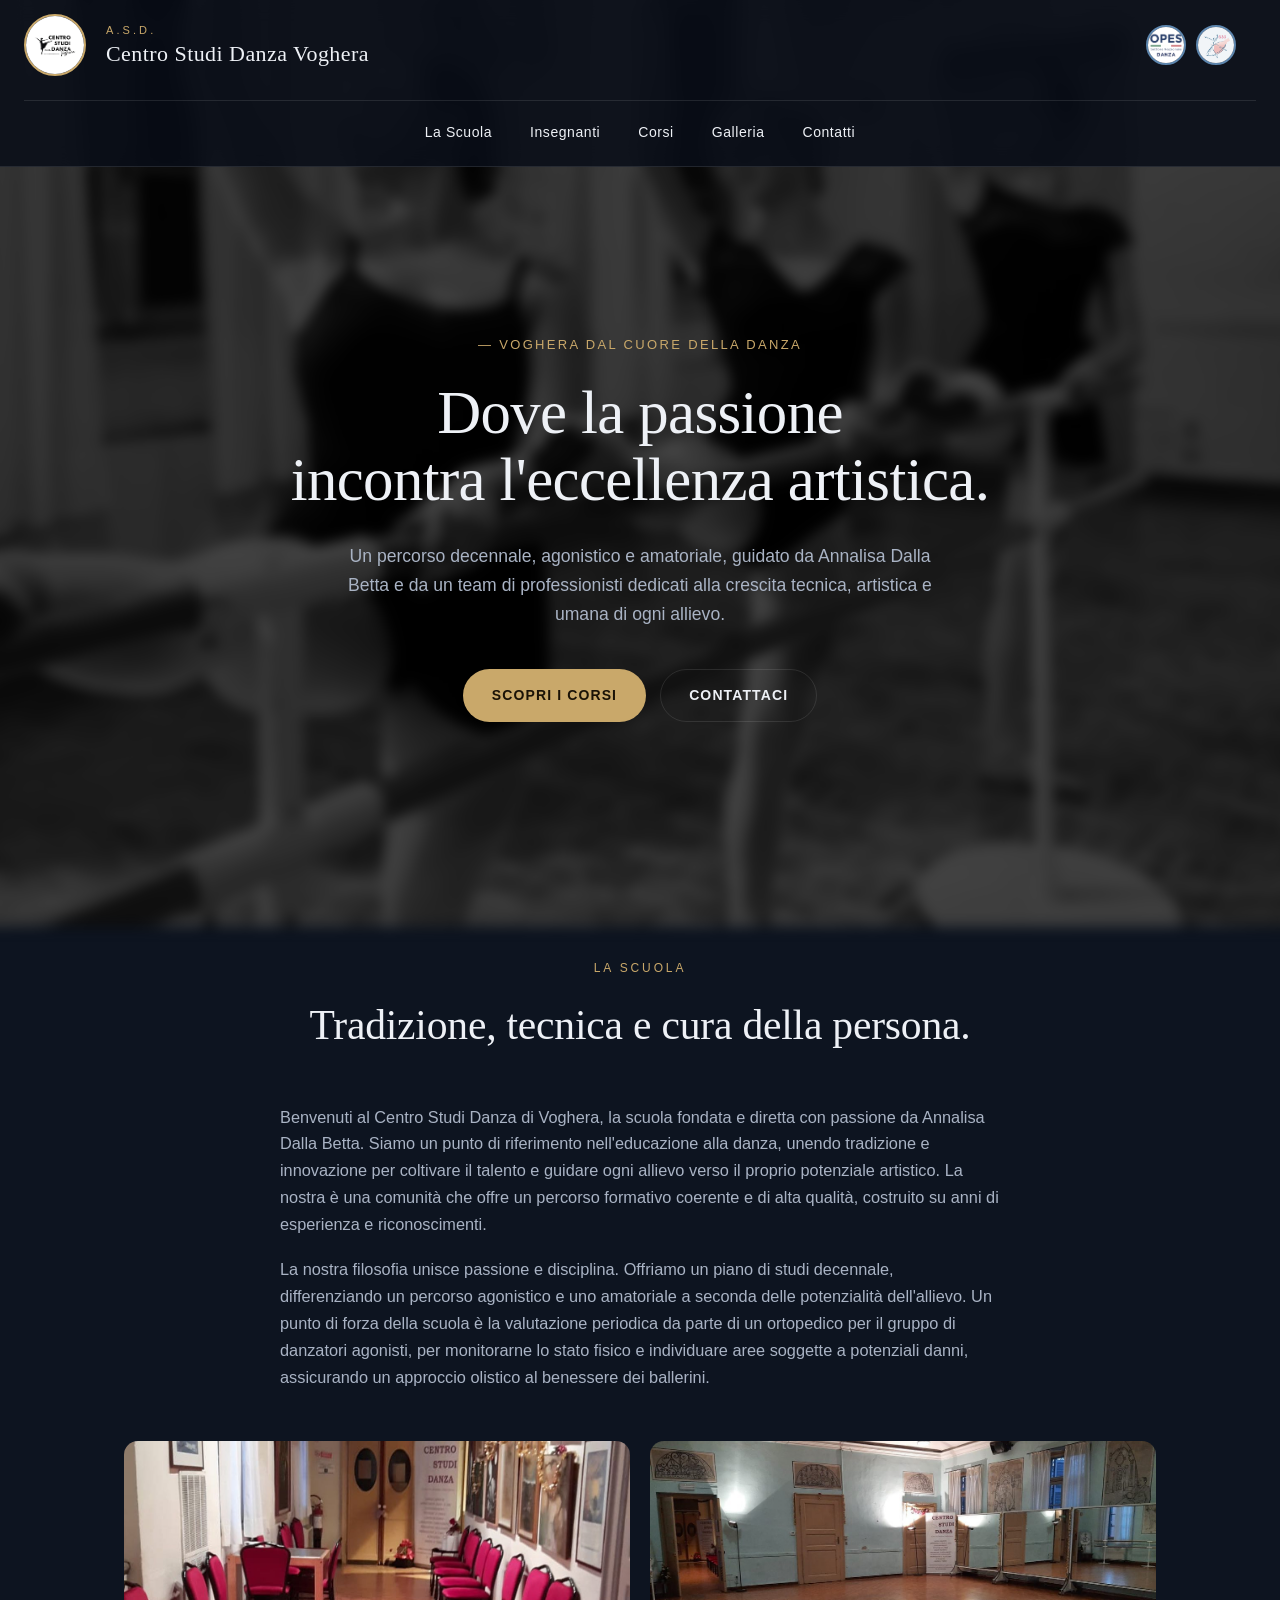
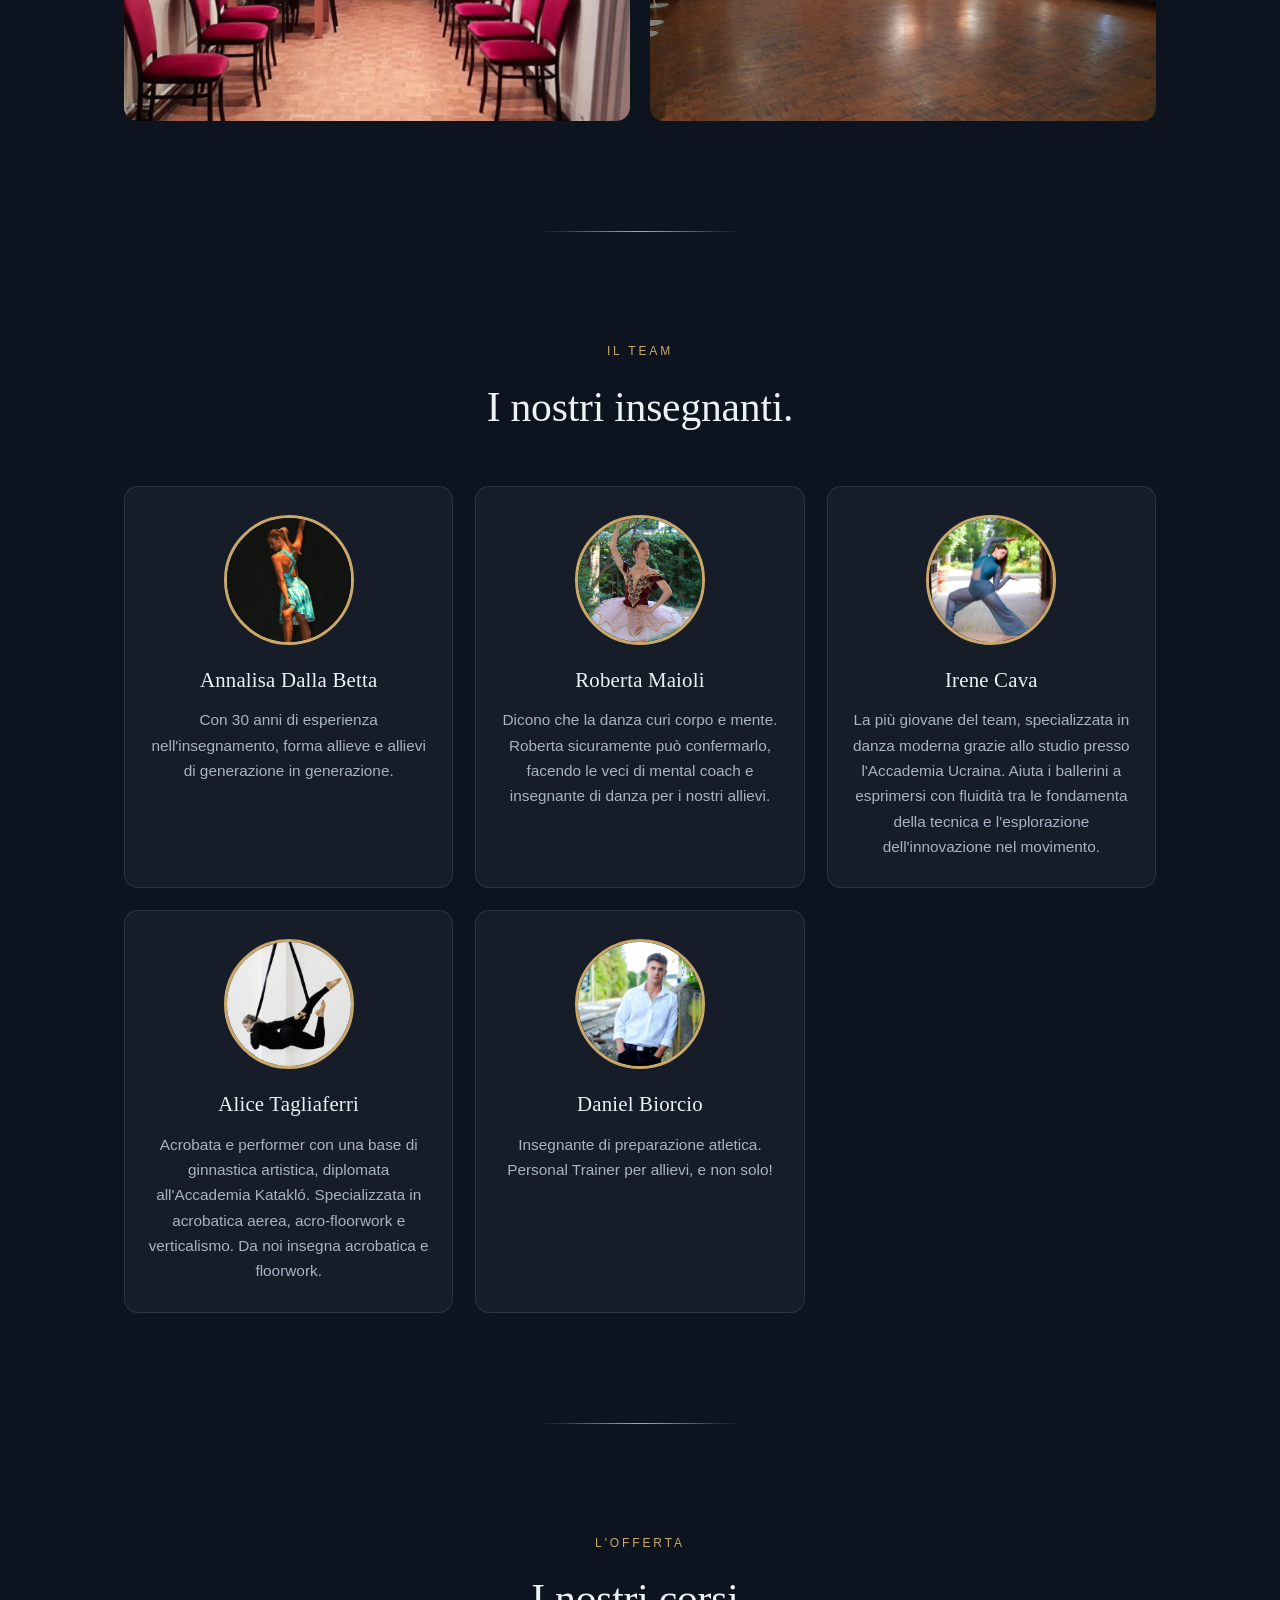
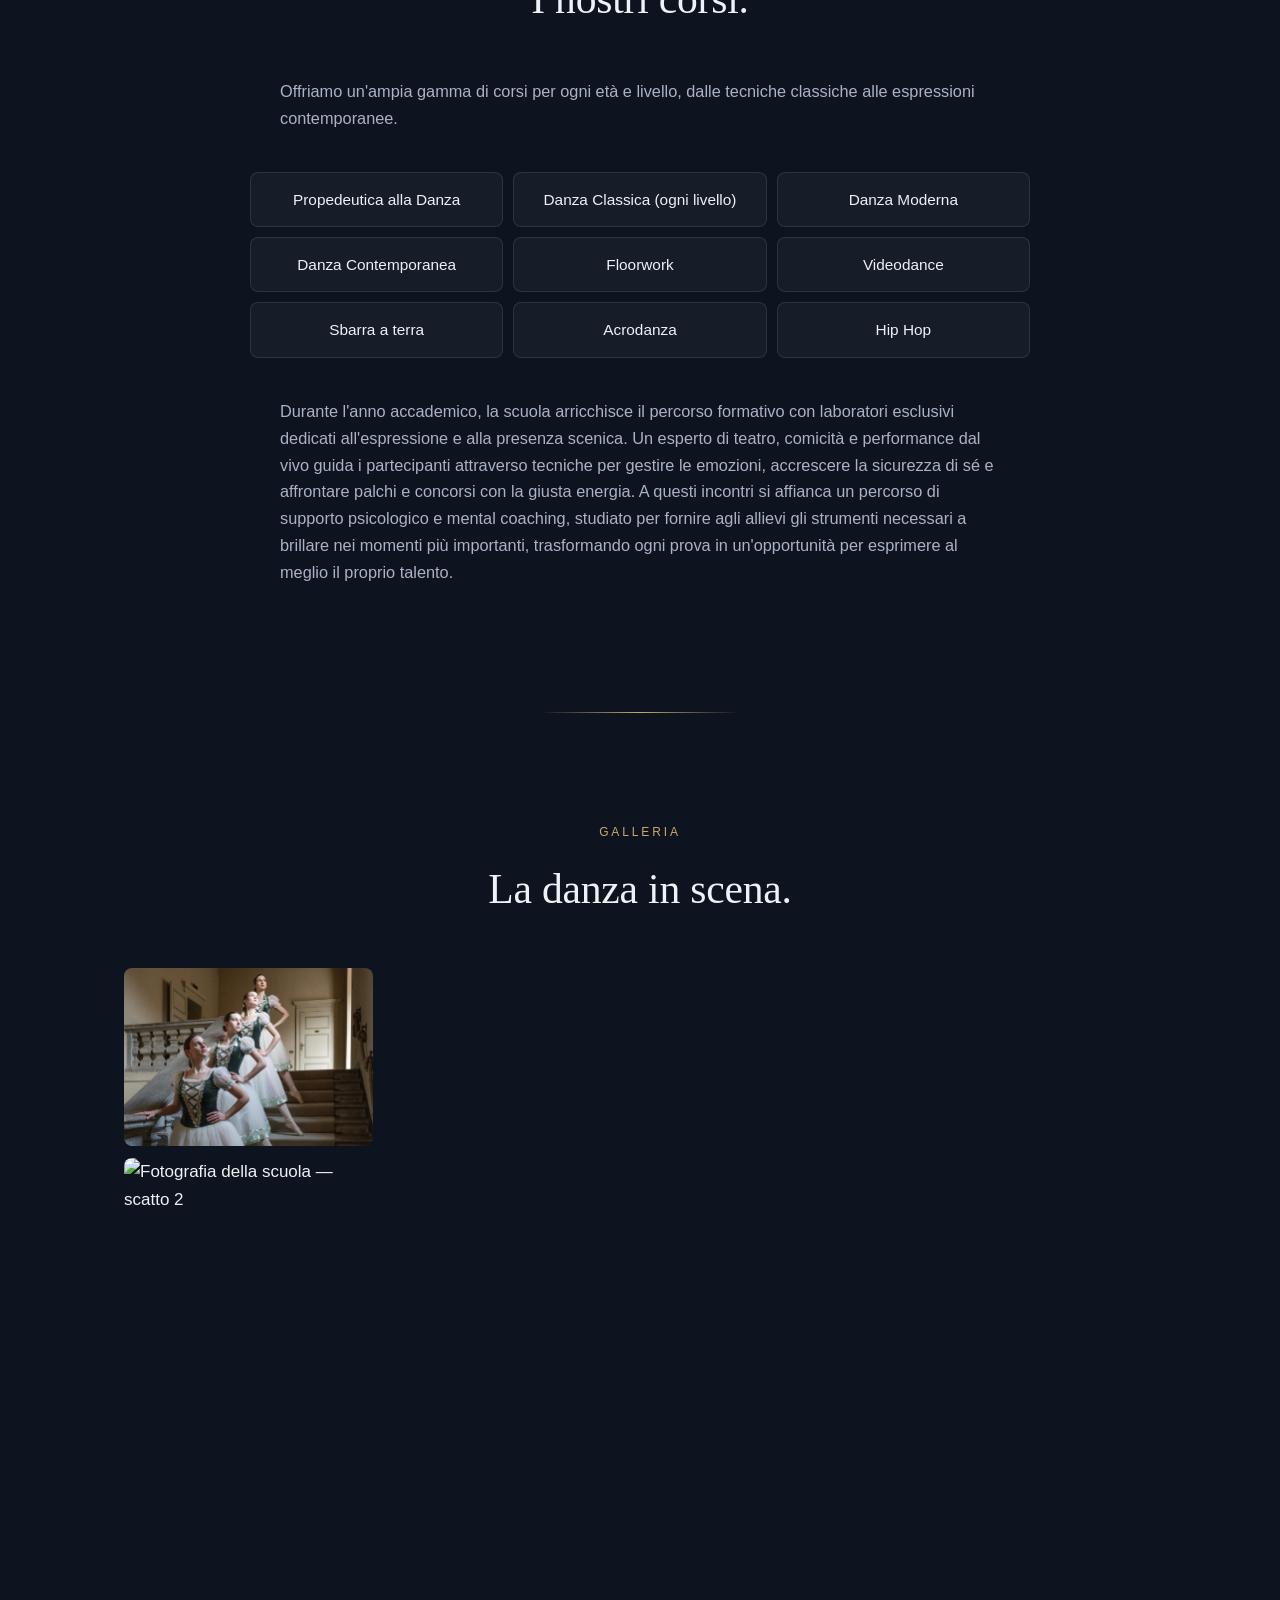
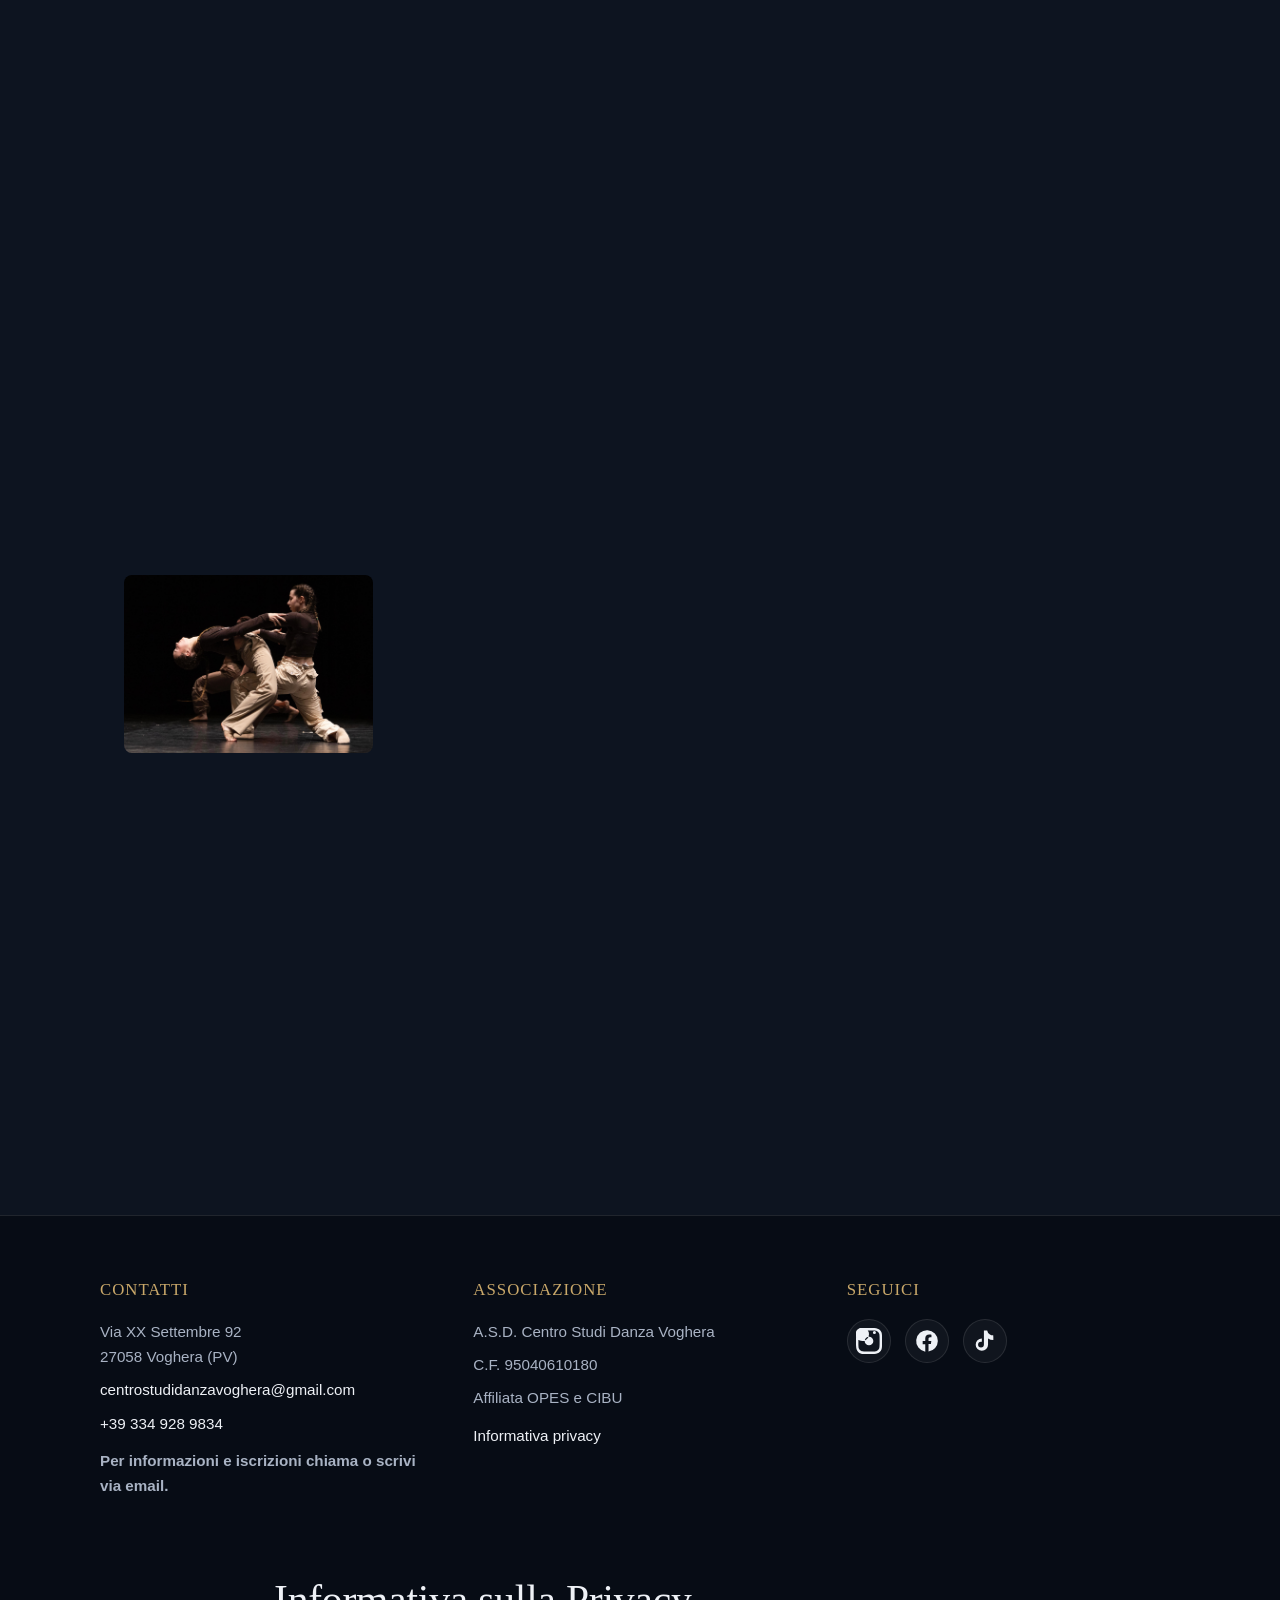
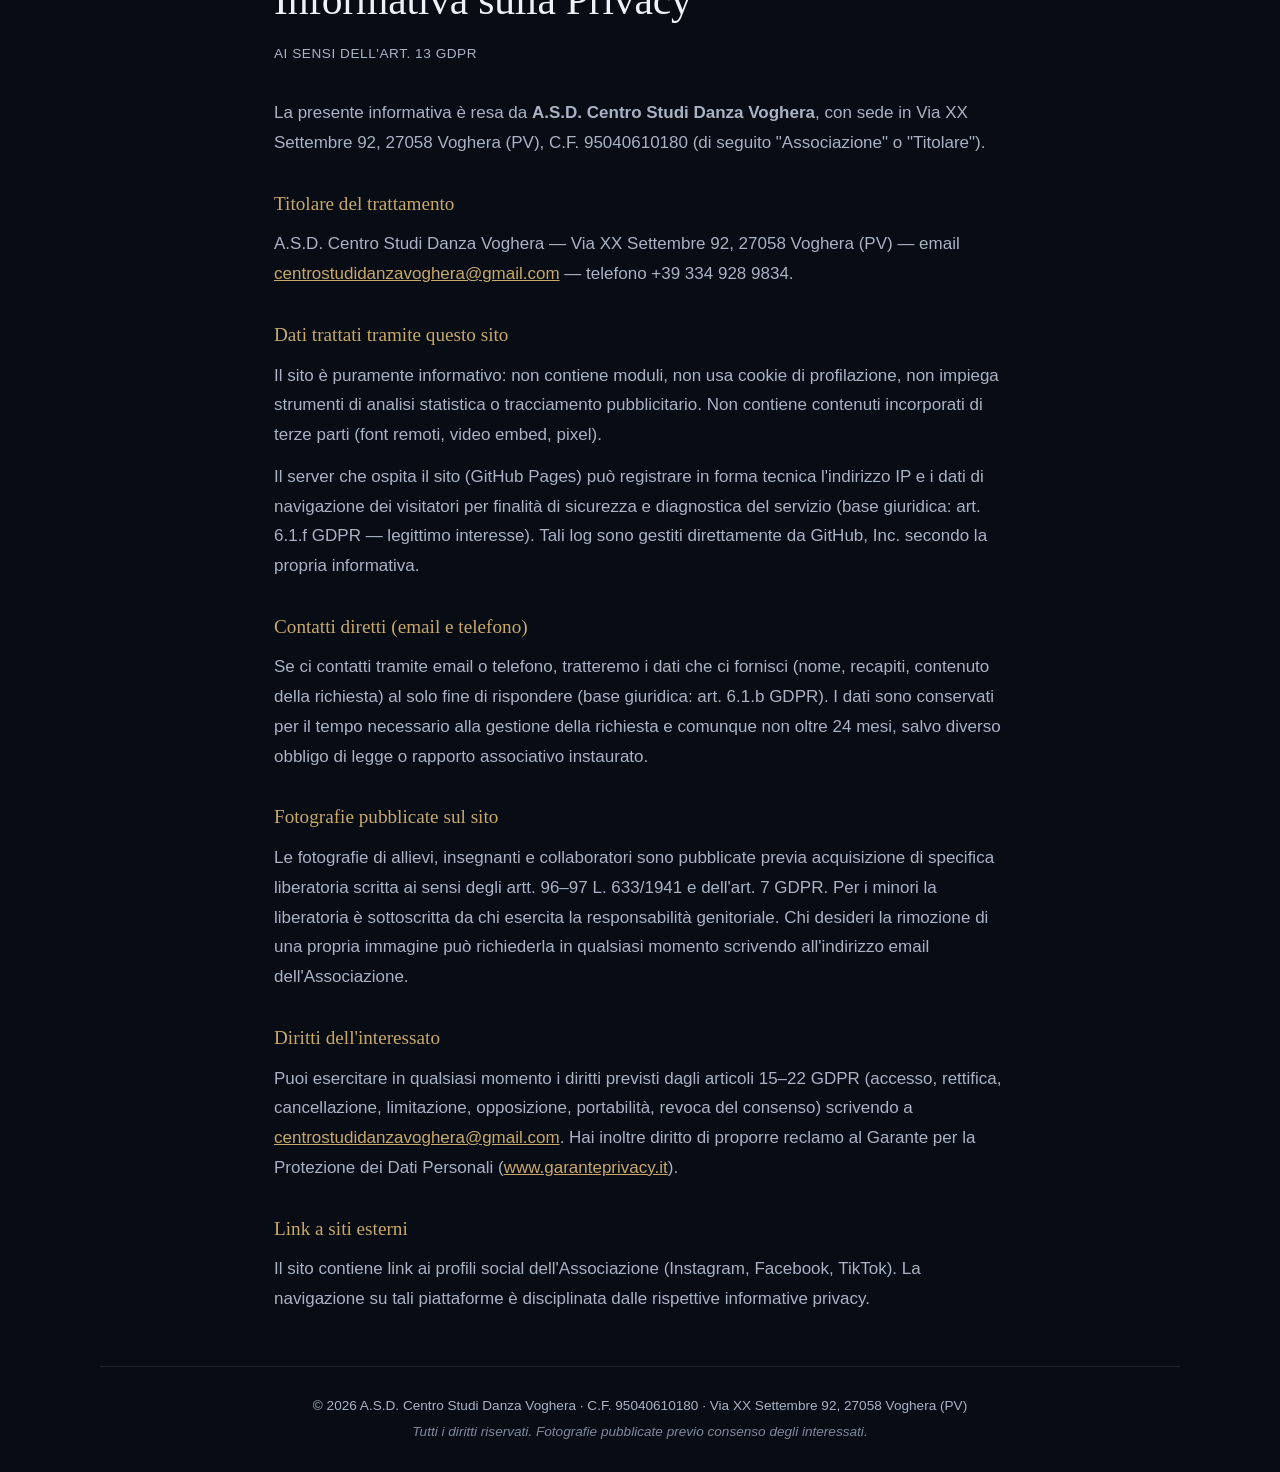
==== commit ed7070ba: "Update print statement from 'Hello' to 'Goodbye'" ====
--- a/index.html
+++ b/index.html
@@ -1,61 +1,843 @@
 <!DOCTYPE html>
 <html lang="it">
 <head>
-    <meta charset="UTF-8">
-    <meta name="viewport" content="width=device-width, initial-scale=1.0">
-    <meta name="robots" content="noindex,follow">
-    <title>Cookie Policy — Centro Studi Danza Voghera</title>
-    <link rel="icon" href="immagini-insegnanti/logo.jpg" type="image/jpeg">
-    <link rel="stylesheet" href="css/style.css">
+<meta charset="UTF-8">
+<meta name="viewport" content="width=device-width, initial-scale=1.0">
+<meta name="referrer" content="strict-origin-when-cross-origin">
+<meta http-equiv="X-Content-Type-Options" content="nosniff">
+<title>Centro Studi Danza Voghera — Scuola di danza diretta da Annalisa Dalla Betta</title>
+<meta name="description" content="Scuola di danza a Voghera (PV) diretta da Annalisa Dalla Betta. Corsi di danza classica, moderna, contemporanea, hip hop, acrobatica e floorwork per tutte le età. Percorso decennale, agonistico e amatoriale.">
+<meta name="author" content="Centro Studi Danza Voghera">
+
+<meta property="og:type" content="website">
+<meta property="og:title" content="Centro Studi Danza Voghera">
+<meta property="og:description" content="Scuola di danza a Voghera. Tradizione, tecnica, arte del movimento.">
+<meta property="og:locale" content="it_IT">
+<meta property="og:image" content="immagini-insegnanti/sala.jpg">
+<meta name="twitter:card" content="summary_large_image">
+
+<link rel="icon" href="immagini-insegnanti/logo.jpg" type="image/jpeg">
+<link rel="canonical" href="./index.html">
+
+<script type="application/ld+json">
+{
+  "@context": "https://schema.org",
+  "@type": "DanceSchool",
+  "name": "Centro Studi Danza Voghera",
+  "image": "immagini-insegnanti/logo.jpg",
+  "address": {
+    "@type": "PostalAddress",
+    "streetAddress": "Via XX Settembre 92",
+    "addressLocality": "Voghera",
+    "addressRegion": "PV",
+    "addressCountry": "IT"
+  },
+  "email": "centrostudidanzavoghera@gmail.com",
+  "telephone": "+39 334 928 9834",
+  "founder": "Annalisa Dalla Betta",
+  "taxID": "95040610180",
+  "sameAs": [
+    "https://www.instagram.com/centrostudidanzavoghera/",
+    "https://www.facebook.com/asdcentrostudidanzavoghera",
+    "https://www.tiktok.com/@centrostudidanzavoghera"
+  ]
+}
+</script>
+
+<style>
+/* =========================================================
+   CENTRO STUDI DANZA VOGHERA — Stylesheet
+   Nessun font o CDN esterno (GDPR-safe).
+   ========================================================= */
+
+:root {
+    --c-bg: #0d1420;
+    --c-bg-elev: #131c2c;
+    --c-surface: rgba(255, 255, 255, 0.04);
+    --c-surface-strong: rgba(0, 31, 63, 0.85);
+    --c-text: #eef1f6;
+    --c-text-muted: #a9b3c4;
+    --c-accent: #c9a86a;
+    --c-accent-strong: #d8bb84;
+    --c-blue: #5c85ad;
+    --c-border: rgba(255, 255, 255, 0.10);
+
+    --radius: 14px;
+    --radius-sm: 8px;
+
+    --font-serif: "Iowan Old Style", "Palatino Linotype", Palatino, "Book Antiqua", Georgia, serif;
+    --font-sans:  -apple-system, BlinkMacSystemFont, "Segoe UI", Roboto, "Helvetica Neue", Arial, sans-serif;
+
+    --shadow-soft: 0 10px 30px rgba(0, 0, 0, 0.35);
+    --shadow-strong: 0 20px 60px rgba(0, 0, 0, 0.55);
+}
+
+*, *::before, *::after { box-sizing: border-box; }
+html { scroll-behavior: smooth; }
+body {
+    margin: 0;
+    font-family: var(--font-sans);
+    font-size: 17px;
+    line-height: 1.65;
+    color: var(--c-text);
+    background: var(--c-bg);
+    min-height: 100vh;
+    overflow-x: hidden;
+}
+body::before {
+    content: "";
+    position: fixed;
+    inset: 0;
+    z-index: -1;
+    background-image: url("immagini-insegnanti/sfondo.jpg");
+    background-size: cover;
+    background-position: center;
+    filter: blur(6px) brightness(28%);
+    transform: scale(1.06);
+}
+img { max-width: 100%; display: block; }
+a { color: var(--c-accent); text-decoration: none; transition: color .2s ease; }
+a:hover { color: var(--c-accent-strong); }
+button { font-family: inherit; cursor: pointer; }
+
+.skip-link {
+    position: absolute; left: -9999px;
+    background: var(--c-accent); color: #000; padding: 10px 16px;
+    border-radius: var(--radius-sm); z-index: 999;
+}
+.skip-link:focus { left: 12px; top: 12px; }
+
+/* Header */
+.site-header {
+    position: sticky; top: 0; z-index: 100;
+    background: rgba(9, 14, 24, 0.85);
+    backdrop-filter: blur(10px);
+    -webkit-backdrop-filter: blur(10px);
+    border-bottom: 1px solid var(--c-border);
+}
+.header-inner {
+    display: grid;
+    grid-template-columns: auto 1fr auto auto;
+    align-items: center;
+    gap: 20px;
+    max-width: 1280px;
+    margin: 0 auto;
+    padding: 14px 24px;
+}
+#logo {
+    width: 62px; height: 62px;
+    border-radius: 50%;
+    border: 2px solid var(--c-accent);
+    object-fit: cover;
+    cursor: pointer;
+    transition: transform .3s ease;
+}
+#logo:hover { transform: scale(1.05); }
+
+.header-title { line-height: 1.15; }
+.header-title .eyebrow {
+    margin: 0;
+    font-size: 11px;
+    letter-spacing: 0.28em;
+    text-transform: uppercase;
+    color: var(--c-accent);
+}
+.header-title h1 {
+    margin: 4px 0 0;
+    font-family: var(--font-serif);
+    font-size: 22px;
+    font-weight: 500;
+    letter-spacing: 0.02em;
+}
+
+.primary-nav {
+    grid-column: 1 / -1;
+    grid-row: 2;
+    display: flex;
+    justify-content: center;
+    gap: 6px;
+    flex-wrap: wrap;
+    padding-top: 12px;
+    border-top: 1px solid var(--c-border);
+    margin-top: 4px;
+}
+.primary-nav a {
+    color: var(--c-text);
+    padding: 8px 16px;
+    border-radius: 999px;
+    font-size: 14px;
+    letter-spacing: 0.04em;
+    transition: background .2s ease, color .2s ease;
+}
+.primary-nav a:hover,
+.primary-nav a:focus { background: rgba(255,255,255,.08); color: var(--c-accent-strong); }
+
+.header-affiliations { display: flex; gap: 10px; }
+.header-icona {
+    width: 40px; height: 40px;
+    border-radius: 50%;
+    border: 2px solid var(--c-blue);
+    object-fit: cover;
+    cursor: pointer;
+    transition: transform .3s ease;
+}
+.header-icona:hover { transform: scale(1.08); }
+
+.nav-toggle { display: none; }
+
+/* Hero */
+.hero {
+    min-height: 78vh;
+    display: flex;
+    align-items: center;
+    justify-content: center;
+    padding: 80px 24px 60px;
+    text-align: center;
+}
+.hero-content { max-width: 820px; }
+.eyebrow-line {
+    color: var(--c-accent);
+    letter-spacing: 0.18em;
+    font-size: 13px;
+    text-transform: uppercase;
+    margin: 0 0 24px;
+}
+.display {
+    font-family: var(--font-serif);
+    font-weight: 400;
+    font-size: clamp(2.2rem, 5vw, 3.8rem);
+    line-height: 1.1;
+    letter-spacing: -0.01em;
+    margin: 0 0 28px;
+}
+.hero-lead {
+    color: var(--c-text-muted);
+    font-size: 1.1rem;
+    max-width: 620px;
+    margin: 0 auto 40px;
+}
+.hero-cta { display: flex; gap: 14px; justify-content: center; flex-wrap: wrap; }
+
+/* Buttons */
+.btn {
+    display: inline-block;
+    padding: 14px 28px;
+    border-radius: 999px;
+    font-size: 14px;
+    letter-spacing: 0.08em;
+    text-transform: uppercase;
+    font-weight: 600;
+    border: 1px solid transparent;
+    transition: all .25s ease;
+    cursor: pointer;
+}
+.btn-primary { background: var(--c-accent); color: #1a1206; }
+.btn-primary:hover { background: var(--c-accent-strong); transform: translateY(-2px); box-shadow: var(--shadow-soft); color: #1a1206; }
+.btn-ghost { border-color: var(--c-border); color: var(--c-text); background: transparent; }
+.btn-ghost:hover { background: rgba(255,255,255,.06); color: var(--c-accent-strong); }
+
+/* Sections */
+.section-wide {
+    max-width: 1080px;
+    margin: 0 auto;
+    padding: 90px 24px;
+}
+.section-kicker {
+    text-align: center;
+    color: var(--c-accent);
+    letter-spacing: 0.24em;
+    font-size: 12px;
+    text-transform: uppercase;
+    margin: 0 0 12px;
+}
+.section-title {
+    font-family: var(--font-serif);
+    font-weight: 400;
+    text-align: center;
+    font-size: clamp(1.8rem, 3.5vw, 2.6rem);
+    margin: 0 0 44px;
+    letter-spacing: -0.005em;
+}
+.prose {
+    max-width: 720px;
+    margin: 0 auto;
+    color: var(--c-text-muted);
+    font-size: 1.02rem;
+}
+.prose p + p { margin-top: 1.1em; }
+
+.divider {
+    max-width: 200px;
+    margin: 20px auto;
+    height: 1px;
+    background: linear-gradient(90deg, transparent, var(--c-accent), transparent);
+}
+
+/* Sala */
+.sala-immagini {
+    display: grid;
+    grid-template-columns: 1fr 1fr;
+    gap: 20px;
+    margin-top: 50px;
+}
+.sala-immagini figure { margin: 0; overflow: hidden; border-radius: var(--radius); }
+.sala-immagini img {
+    width: 100%; height: 280px; object-fit: cover;
+    transition: transform .8s ease;
+}
+.sala-immagini figure:hover img { transform: scale(1.05); }
+
+/* Insegnanti */
+.grid-insegnanti {
+    display: grid;
+    grid-template-columns: repeat(auto-fit, minmax(300px, 1fr));
+    gap: 22px;
+}
+.insegnante {
+    background: var(--c-surface);
+    border: 1px solid var(--c-border);
+    border-radius: var(--radius);
+    padding: 28px 22px;
+    text-align: center;
+    transition: transform .3s ease, border-color .3s ease, background .3s ease;
+    opacity: 0;
+    transform: translateY(20px);
+}
+.insegnante.in-view { opacity: 1; transform: translateY(0); }
+.insegnante:hover { transform: translateY(-4px); border-color: var(--c-accent); background: rgba(201,168,106,.05); }
+.insegnante img {
+    width: 130px; height: 130px;
+    border-radius: 50%;
+    object-fit: cover;
+    margin: 0 auto 18px;
+    border: 3px solid var(--c-accent);
+    cursor: pointer;
+    transition: transform .3s ease;
+}
+.insegnante img:hover { transform: scale(1.05); }
+.insegnante-info h3 {
+    font-family: var(--font-serif);
+    font-weight: 500;
+    font-size: 1.3rem;
+    margin: 0 0 10px;
+    letter-spacing: 0.01em;
+}
+.insegnante-info p { color: var(--c-text-muted); margin: 0; font-size: .96rem; }
+
+/* Corsi */
+.corsi-list {
+    list-style: none;
+    padding: 0;
+    margin: 40px auto;
+    max-width: 780px;
+    display: grid;
+    grid-template-columns: repeat(auto-fit, minmax(200px, 1fr));
+    gap: 10px;
+}
+.corsi-list li {
+    padding: 14px 18px;
+    background: var(--c-surface);
+    border: 1px solid var(--c-border);
+    border-radius: var(--radius-sm);
+    text-align: center;
+    font-size: .96rem;
+    transition: all .25s ease;
+}
+.corsi-list li:hover { border-color: var(--c-accent); color: var(--c-accent-strong); }
+
+/* Galleria */
+.grid-galleria {
+    columns: 4 240px;
+    column-gap: 12px;
+}
+.grid-galleria img {
+    width: 100%;
+    height: auto;
+    margin: 0 0 12px;
+    border-radius: var(--radius-sm);
+    cursor: pointer;
+    transition: transform .4s ease, filter .3s ease;
+    break-inside: avoid;
+}
+.grid-galleria img:hover { transform: scale(1.02); filter: brightness(1.1); }
+
+/* Modal */
+.modal {
+    position: fixed; inset: 0;
+    background: rgba(0,0,0,.94);
+    z-index: 1000;
+    display: flex;
+    align-items: center;
+    justify-content: center;
+    padding: 40px;
+}
+.modal[hidden] { display: none; }
+.modal-content {
+    max-width: 90%;
+    max-height: 88vh;
+    object-fit: contain;
+    border-radius: var(--radius-sm);
+    box-shadow: var(--shadow-strong);
+}
+.modal-nav, .close-btn {
+    position: absolute;
+    background: transparent;
+    border: 0;
+    color: #fff;
+    font-size: 40px;
+    padding: 10px 18px;
+    border-radius: 50%;
+    transition: background .2s ease;
+}
+.modal-nav:hover, .close-btn:hover { background: rgba(255,255,255,.12); }
+.modal-prev { left: 20px; top: 50%; transform: translateY(-50%); }
+.modal-next { right: 20px; top: 50%; transform: translateY(-50%); }
+.close-btn { top: 20px; right: 30px; font-size: 42px; line-height: 1; }
+
+/* Footer */
+.site-footer {
+    background: #070c15;
+    border-top: 1px solid var(--c-border);
+    padding: 60px 24px 24px;
+    margin-top: 60px;
+}
+.footer-grid {
+    display: grid;
+    grid-template-columns: repeat(auto-fit, minmax(220px, 1fr));
+    gap: 40px;
+    max-width: 1080px;
+    margin: 0 auto 40px;
+}
+.footer-grid h4 {
+    font-family: var(--font-serif);
+    font-weight: 500;
+    font-size: 1.05rem;
+    letter-spacing: 0.06em;
+    margin: 0 0 16px;
+    color: var(--c-accent);
+    text-transform: uppercase;
+}
+.footer-grid p { margin: 0 0 8px; color: var(--c-text-muted); font-size: .95rem; }
+.footer-grid a { color: var(--c-text); }
+.footer-grid a:hover { color: var(--c-accent); }
+.social-links { display: flex; gap: 14px; }
+.social-links a {
+    display: inline-flex; align-items: center; justify-content: center;
+    width: 44px; height: 44px; border-radius: 50%;
+    background: var(--c-surface);
+    border: 1px solid var(--c-border);
+    color: var(--c-text);
+    transition: all .25s ease;
+}
+.social-links a:hover { color: var(--c-accent); border-color: var(--c-accent); transform: translateY(-2px); }
+.footer-bottom {
+    max-width: 1080px;
+    margin: 0 auto;
+    padding-top: 24px;
+    border-top: 1px solid var(--c-border);
+    text-align: center;
+    color: var(--c-text-muted);
+    font-size: .85rem;
+}
+.footer-bottom p { margin: 4px 0; }
+.footer-legal-note { font-style: italic; opacity: 0.75; }
+
+/* Privacy section (inline) */
+.privacy-section {
+    max-width: 780px;
+    margin: 0 auto;
+    padding: 20px 24px 40px;
+}
+.privacy-section h2.section-title { text-align: left; margin-bottom: 8px; }
+.privacy-section .updated {
+    color: var(--c-text-muted);
+    font-size: .85rem;
+    margin: 0 0 32px;
+    letter-spacing: 0.04em;
+    text-transform: uppercase;
+}
+.privacy-section h3 {
+    font-family: var(--font-serif);
+    font-weight: 500;
+    font-size: 1.2rem;
+    margin: 30px 0 10px;
+    color: var(--c-accent);
+}
+.privacy-section p {
+    color: var(--c-text-muted);
+    line-height: 1.75;
+    margin: 0 0 12px;
+}
+.privacy-section a { text-decoration: underline; }
+
+/* Mobile */
+@media (max-width: 820px) {
+    .header-inner {
+        grid-template-columns: auto 1fr auto;
+        gap: 12px;
+    }
+    .header-affiliations { display: none; }
+    .header-title h1 { font-size: 17px; }
+    .header-title .eyebrow { font-size: 10px; }
+
+    .nav-toggle {
+        display: inline-flex; flex-direction: column; gap: 5px;
+        background: transparent; border: 0; padding: 8px;
+    }
+    .nav-toggle span {
+        width: 24px; height: 2px; background: var(--c-text);
+        transition: transform .3s ease, opacity .3s ease;
+    }
+    .primary-nav {
+        display: none;
+        flex-direction: column;
+        gap: 4px;
+        padding-top: 16px;
+    }
+    .primary-nav.open { display: flex; }
+    .primary-nav a { text-align: center; }
+
+    .sala-immagini { grid-template-columns: 1fr; }
+    .sala-immagini img { height: 220px; }
+    .section-wide { padding: 60px 20px; }
+    .grid-galleria { columns: 2 160px; }
+}
+@media (max-width: 480px) {
+    .grid-galleria { columns: 1; }
+    .modal { padding: 20px; }
+}
+
+@media (prefers-reduced-motion: reduce) {
+    * { animation: none !important; transition: none !important; }
+    html { scroll-behavior: auto; }
+}
+</style>
 </head>
 <body>
+
+<a class="skip-link" href="#main">Salta al contenuto</a>
+
 <header class="site-header">
     <div class="header-inner">
-        <a href="index.html"><img src="immagini-insegnanti/logo.jpg" alt="Logo" id="logo"></a>
-        <div class="header-title"><p class="eyebrow">A.S.D.</p><h1>Centro Studi Danza Voghera</h1></div>
-        <button class="nav-toggle" aria-label="Menu"><span></span><span></span><span></span></button>
-        <nav id="primary-nav" class="primary-nav">
-            <a href="index.html">Home</a>
-            <a href="contatti.html">Contatti</a>
-            <a href="privacy.html">Privacy</a>
-            <a href="note-legali.html">Note legali</a>
+        <a href="#top" class="logo-link" aria-label="Home">
+            <img src="immagini-insegnanti/logo.jpg" alt="Logo Centro Studi Danza Voghera" id="logo">
+        </a>
+
+        <div class="header-title">
+            <p class="eyebrow">A.S.D.</p>
+            <h1>Centro Studi Danza Voghera</h1>
+        </div>
+
+        <button class="nav-toggle" aria-label="Apri menu" aria-expanded="false" aria-controls="primary-nav">
+            <span></span><span></span><span></span>
+        </button>
+
+        <nav id="primary-nav" class="primary-nav" aria-label="Navigazione principale">
+            <a href="#scuola">La Scuola</a>
+            <a href="#insegnanti">Insegnanti</a>
+            <a href="#corsi">Corsi</a>
+            <a href="#galleria">Galleria</a>
+            <a href="#contatti">Contatti</a>
         </nav>
+
+        <div class="header-affiliations" aria-label="Enti affilianti">
+            <img src="immagini-insegnanti/opes.jpg" alt="Affiliazione OPES" class="header-icona">
+            <img src="immagini-insegnanti/cibu.png" alt="Affiliazione CIBU" class="header-icona">
+        </div>
     </div>
 </header>
 
-<main class="legal-page">
-    <h1>Cookie Policy</h1>
-    <p class="updated">Ultimo aggiornamento: <span class="todo">[DA COMPILARE]</span></p>
-
-    <p>La presente informativa descrive l'uso di cookie e tecnologie assimilate da parte del sito <strong>Centro Studi Danza Voghera</strong>, in conformità alle Linee guida cookie del Garante per la Protezione dei Dati Personali del 10 giugno 2021 e all'art. 122 del D.lgs. 196/2003.</p>
-
-    <h2>1. Cosa sono i cookie</h2>
-    <p>I cookie sono piccoli file di testo che i siti visitati inviano al terminale dell'utente, dove vengono memorizzati per essere ritrasmessi agli stessi siti alla visita successiva. Esistono cookie <em>tecnici</em>, che non richiedono consenso, e cookie <em>di profilazione</em>, che richiedono il consenso libero, informato, specifico e inequivocabile dell'interessato.</p>
-
-    <h2>2. Cookie utilizzati da questo sito</h2>
-    <p>Questo sito <strong>non installa cookie di profilazione</strong> e <strong>non utilizza strumenti di tracciamento pubblicitario o di analisi statistica</strong>.</p>
-    <p>Sono presenti unicamente le seguenti tecnologie strettamente necessarie al funzionamento del sito, per le quali non è richiesto consenso:</p>
-    <ul>
-        <li><strong>Local Storage tecnico</strong> — memorizza esclusivamente la scelta dell'utente di aver chiuso l'informativa cookie mostrata a piè di pagina (chiave <code>csd-cookie-ack</code>). Nessun dato personale viene trasmesso a terzi.</li>
-    </ul>
-
-    <h2>3. Contenuti di terze parti</h2>
-    <p>Il sito include collegamenti (semplici link) alle pagine social dell'associazione su Instagram, Facebook e TikTok. La visita di tali pagine è disciplinata dalle rispettive informative privacy dei fornitori terzi. Nessun contenuto incorporato di terze parti (embed, iframe, pixel, font remoti) è presente nelle pagine di questo sito.</p>
-
-    <h2>4. Come disabilitare i cookie tecnici</h2>
-    <p>Puoi cancellare in qualsiasi momento il valore memorizzato nel Local Storage tramite le impostazioni del tuo browser (sezione "Cronologia" o "Dati dei siti").</p>
-
-    <h2>5. Titolare</h2>
-    <p>A.S.D. Centro Studi Danza Voghera — C.F. 95040610180 — Via XX Settembre 92, 27058 Voghera (PV) — <a href="mailto:asd-centrostudidanza@tiscali.it">asd-centrostudidanza@tiscali.it</a>.</p>
-
-    <p style="margin-top:40px"><a href="index.html">&larr; Torna alla home</a></p>
+<main id="main">
+
+    <section class="hero" id="top">
+        <div class="hero-content">
+            <p class="eyebrow-line">— Voghera dal cuore della danza</p>
+            <h2 class="display">Dove la passione<br>incontra l'eccellenza artistica.</h2>
+            <p class="hero-lead">Un percorso decennale, agonistico e amatoriale, guidato da Annalisa Dalla Betta e da un team di professionisti dedicati alla crescita tecnica, artistica e umana di ogni allievo.</p>
+            <div class="hero-cta">
+                <a class="btn btn-primary" href="#corsi">Scopri i corsi</a>
+                <a class="btn btn-ghost" href="#contatti">Contattaci</a>
+            </div>
+        </div>
+    </section>
+
+    <section id="scuola" class="section-wide">
+        <p class="section-kicker">La Scuola</p>
+        <h2 class="section-title">Tradizione, tecnica e cura della persona.</h2>
+        <div class="prose">
+            <p>Benvenuti al Centro Studi Danza di Voghera, la scuola fondata e diretta con passione da Annalisa Dalla Betta. Siamo un punto di riferimento nell'educazione alla danza, unendo tradizione e innovazione per coltivare il talento e guidare ogni allievo verso il proprio potenziale artistico. La nostra è una comunità che offre un percorso formativo coerente e di alta qualità, costruito su anni di esperienza e riconoscimenti.</p>
+            <p>La nostra filosofia unisce passione e disciplina. Offriamo un piano di studi decennale, differenziando un percorso agonistico e uno amatoriale a seconda delle potenzialità dell'allievo. Un punto di forza della scuola è la valutazione periodica da parte di un ortopedico per il gruppo di danzatori agonisti, per monitorarne lo stato fisico e individuare aree soggette a potenziali danni, assicurando un approccio olistico al benessere dei ballerini.</p>
+        </div>
+        <div class="sala-immagini">
+            <figure><img src="immagini-insegnanti/attesa.jpg" alt="Sala d'attesa della scuola" loading="lazy"></figure>
+            <figure><img src="immagini-insegnanti/sala.jpg" alt="Sala di danza principale" loading="lazy"></figure>
+        </div>
+    </section>
+
+    <div class="divider" role="presentation"></div>
+
+    <section id="insegnanti" class="section-wide">
+        <p class="section-kicker">Il Team</p>
+        <h2 class="section-title">I nostri insegnanti.</h2>
+
+        <div class="grid-insegnanti">
+            <article class="insegnante">
+                <img src="immagini-insegnanti/annalisa.jpg" alt="Ritratto di Annalisa Dalla Betta" loading="lazy">
+                <div class="insegnante-info">
+                    <h3>Annalisa Dalla Betta</h3>
+                    <p>Con 30 anni di esperienza nell'insegnamento, forma allieve e allievi di generazione in generazione.</p>
+                </div>
+            </article>
+            <article class="insegnante">
+                <img src="immagini-insegnanti/roberta.jpg" alt="Ritratto di Roberta Maioli" loading="lazy">
+                <div class="insegnante-info">
+                    <h3>Roberta Maioli</h3>
+                    <p>Dicono che la danza curi corpo e mente. Roberta sicuramente può confermarlo, facendo le veci di mental coach e insegnante di danza per i nostri allievi.</p>
+                </div>
+            </article>
+            <article class="insegnante">
+                <img src="immagini-insegnanti/irene.jpg" alt="Ritratto di Irene Cava" loading="lazy">
+                <div class="insegnante-info">
+                    <h3>Irene Cava</h3>
+                    <p>La più giovane del team, specializzata in danza moderna grazie allo studio presso l'Accademia Ucraina. Aiuta i ballerini a esprimersi con fluidità tra le fondamenta della tecnica e l'esplorazione dell'innovazione nel movimento.</p>
+                </div>
+            </article>
+            <article class="insegnante">
+                <img src="immagini-insegnanti/alice.jpeg" alt="Ritratto di Alice Tagliaferri" loading="lazy">
+                <div class="insegnante-info">
+                    <h3>Alice Tagliaferri</h3>
+                    <p>Acrobata e performer con una base di ginnastica artistica, diplomata all'Accademia Katakló. Specializzata in acrobatica aerea, acro-floorwork e verticalismo. Da noi insegna acrobatica e floorwork.</p>
+                </div>
+            </article>
+            <article class="insegnante">
+                <img src="immagini-insegnanti/daniel.jpg" alt="Ritratto di Daniel Biorcio" loading="lazy">
+                <div class="insegnante-info">
+                    <h3>Daniel Biorcio</h3>
+                    <p>Insegnante di preparazione atletica. Personal Trainer per allievi, e non solo!</p>
+                </div>
+            </article>
+        </div>
+    </section>
+
+    <div class="divider" role="presentation"></div>
+
+    <section id="corsi" class="section-wide">
+        <p class="section-kicker">L'Offerta</p>
+        <h2 class="section-title">I nostri corsi.</h2>
+        <div class="prose">
+            <p>Offriamo un'ampia gamma di corsi per ogni età e livello, dalle tecniche classiche alle espressioni contemporanee.</p>
+        </div>
+
+        <ul class="corsi-list">
+            <li>Propedeutica alla Danza</li>
+            <li>Danza Classica (ogni livello)</li>
+            <li>Danza Moderna</li>
+            <li>Danza Contemporanea</li>
+            <li>Floorwork</li>
+            <li>Videodance</li>
+            <li>Sbarra a terra</li>
+            <li>Acrodanza</li>
+            <li>Hip Hop</li>
+        </ul>
+
+        <div class="prose">
+            <p>Durante l'anno accademico, la scuola arricchisce il percorso formativo con laboratori esclusivi dedicati all'espressione e alla presenza scenica. Un esperto di teatro, comicità e performance dal vivo guida i partecipanti attraverso tecniche per gestire le emozioni, accrescere la sicurezza di sé e affrontare palchi e concorsi con la giusta energia. A questi incontri si affianca un percorso di supporto psicologico e mental coaching, studiato per fornire agli allievi gli strumenti necessari a brillare nei momenti più importanti, trasformando ogni prova in un'opportunità per esprimere al meglio il proprio talento.</p>
+        </div>
+    </section>
+
+    <div class="divider" role="presentation"></div>
+
+    <section id="galleria" class="section-wide">
+        <p class="section-kicker">Galleria</p>
+        <h2 class="section-title">La danza in scena.</h2>
+
+        <div class="grid-galleria" id="galleria-grid">
+            <!-- 36 immagini generate via JS -->
+        </div>
+    </section>
+
 </main>
 
-<footer class="site-footer">
-    <div class="footer-bottom" style="border-top:0;padding-top:0">
-        <p>&copy; <span id="year"></span> A.S.D. Centro Studi Danza Voghera · C.F. 95040610180</p>
+<footer class="site-footer" id="contatti">
+    <div class="footer-grid">
+        <div>
+            <h4>Contatti</h4>
+            <p>Via XX Settembre 92<br>27058 Voghera (PV)</p>
+            <p><a href="mailto:centrostudidanzavoghera@gmail.com">centrostudidanzavoghera@gmail.com</a></p>
+            <p><a href="tel:+393349289834">+39 334 928 9834</a></p>
+            <p style="margin-top:12px"><strong>Per informazioni e iscrizioni chiama o scrivi via email.</strong></p>
+        </div>
+        <div>
+            <h4>Associazione</h4>
+            <p>A.S.D. Centro Studi Danza Voghera</p>
+            <p>C.F. 95040610180</p>
+            <p>Affiliata OPES e CIBU</p>
+            <p style="margin-top:12px"><a href="#privacy">Informativa privacy</a></p>
+        </div>
+        <div>
+            <h4>Seguici</h4>
+            <div class="social-links">
+                <a href="https://www.instagram.com/centrostudidanzavoghera/" target="_blank" rel="noopener noreferrer" aria-label="Instagram">
+                    <svg viewBox="0 0 24 24" width="26" height="26" fill="currentColor" aria-hidden="true"><path d="M12 2.2c3.2 0 3.6 0 4.8.1 1.2.1 1.8.2 2.2.4.6.2 1 .5 1.4.9.4.4.7.9.9 1.4.2.4.4 1 .4 2.2.1 1.2.1 1.6.1 4.8s0 3.6-.1 4.8c-.1 1.2-.2 1.8-.4 2.2-.2.6-.5 1-.9 1.4-.4.4-.9.7-1.4.9-.4.2-1 .4-2.2.4-1.2.1-1.6.1-4.8.1s-3.6 0-4.8-.1c-1.2-.1-1.8-.2-2.2-.4-.6-.2-1-.5-1.4-.9-.4-.4-.7-.9-.9-1.4-.2-.4-.4-1-.4-2.2C2.2 15.6 2.2 15.2 2.2 12s0-3.6.1-4.8c.1-1.2.2-1.8.4-2.2.2-.6.5-1 .9-1.4.4-.4.9-.7 1.4-.9.4-.2 1-.4 2.2-.4C8.4 2.2 8.8 2.2 12 2.2M12 0C8.7 0 8.3 0 7.1.1 5.8.1 4.9.3 4.1.6c-.8.3-1.5.7-2.2 1.4C1.3 2.6.9 3.3.6 4.1.3 4.9.1 5.8.1 7.1.1 8.3 0 8.7 0 12s0 3.7.1 4.9c0 1.3.2 2.2.5 3 .3.8.7 1.5 1.4 2.2.7.7 1.4 1.1 2.2 1.4.8.3 1.7.5 3 .5C8.3 24 8.7 24 12 24s3.7 0 4.9-.1c1.3 0 2.2-.2 3-.5.8-.3 1.5-.7 2.2-1.4.7-.7 1.1-1.4 1.4-2.2.3-.8.5-1.7.5-3 .1-1.3.1-1.7.1-4.9s0-3.7-.1-4.9c0-1.3-.2-2.2-.5-3-.3-.8-.7-1.5-1.4-2.2C21.4 1.3 20.7.9 19.9.6c-.8-.3-1.7-.5-3-.5C15.7 0 15.3 0 12 0zm0 5.8A6.2 6.2 0 105.8 12 6.2 6.2 0 0012 5.8zm0 10.2A4 4 0 1116 12a4 4 0 01-4 4zm6.4-11.8a1.4 1.4 0 11-1.4-1.4 1.4 1.4 0 011.4 1.4z"/></svg>
+                </a>
+                <a href="https://www.facebook.com/asdcentrostudidanzavoghera" target="_blank" rel="noopener noreferrer" aria-label="Facebook">
+                    <svg viewBox="0 0 24 24" width="26" height="26" fill="currentColor" aria-hidden="true"><path d="M22 12a10 10 0 10-11.6 9.9v-7H8v-2.9h2.4V9.8c0-2.4 1.4-3.7 3.6-3.7 1 0 2.1.2 2.1.2v2.3h-1.2c-1.2 0-1.5.7-1.5 1.5v1.8h2.6l-.4 2.9h-2.2v7A10 10 0 0022 12z"/></svg>
+                </a>
+                <a href="https://www.tiktok.com/@centrostudidanzavoghera?lang=it-IT" target="_blank" rel="noopener noreferrer" aria-label="TikTok">
+                    <svg viewBox="0 0 24 24" width="26" height="26" fill="currentColor" aria-hidden="true"><path d="M19.6 6.8a5.7 5.7 0 01-3.4-1.1 5.7 5.7 0 01-2.2-3.5h-3v13.1a2.7 2.7 0 11-2.7-2.7c.3 0 .5 0 .8.1v-3a5.7 5.7 0 105.7 5.7V9.6a8.6 8.6 0 004.9 1.5V8.2a5.7 5.7 0 01-.1-1.4z"/></svg>
+                </a>
+            </div>
+        </div>
+    </div>
+
+    <section id="privacy" class="privacy-section">
+        <h2 class="section-title">Informativa sulla Privacy</h2>
+        <p class="updated">Ai sensi dell'art. 13 GDPR</p>
+
+        <p>La presente informativa è resa da <strong>A.S.D. Centro Studi Danza Voghera</strong>, con sede in Via XX Settembre 92, 27058 Voghera (PV), C.F. 95040610180 (di seguito "Associazione" o "Titolare").</p>
+
+        <h3>Titolare del trattamento</h3>
+        <p>A.S.D. Centro Studi Danza Voghera — Via XX Settembre 92, 27058 Voghera (PV) — email <a href="mailto:centrostudidanzavoghera@gmail.com">centrostudidanzavoghera@gmail.com</a> — telefono +39 334 928 9834.</p>
+
+        <h3>Dati trattati tramite questo sito</h3>
+        <p>Il sito è puramente informativo: non contiene moduli, non usa cookie di profilazione, non impiega strumenti di analisi statistica o tracciamento pubblicitario. Non contiene contenuti incorporati di terze parti (font remoti, video embed, pixel).</p>
+        <p>Il server che ospita il sito (GitHub Pages) può registrare in forma tecnica l'indirizzo IP e i dati di navigazione dei visitatori per finalità di sicurezza e diagnostica del servizio (base giuridica: art. 6.1.f GDPR — legittimo interesse). Tali log sono gestiti direttamente da GitHub, Inc. secondo la propria informativa.</p>
+
+        <h3>Contatti diretti (email e telefono)</h3>
+        <p>Se ci contatti tramite email o telefono, tratteremo i dati che ci fornisci (nome, recapiti, contenuto della richiesta) al solo fine di rispondere (base giuridica: art. 6.1.b GDPR). I dati sono conservati per il tempo necessario alla gestione della richiesta e comunque non oltre 24 mesi, salvo diverso obbligo di legge o rapporto associativo instaurato.</p>
+
+        <h3>Fotografie pubblicate sul sito</h3>
+        <p>Le fotografie di allievi, insegnanti e collaboratori sono pubblicate previa acquisizione di specifica liberatoria scritta ai sensi degli artt. 96–97 L. 633/1941 e dell'art. 7 GDPR. Per i minori la liberatoria è sottoscritta da chi esercita la responsabilità genitoriale. Chi desideri la rimozione di una propria immagine può richiederla in qualsiasi momento scrivendo all'indirizzo email dell'Associazione.</p>
+
+        <h3>Diritti dell'interessato</h3>
+        <p>Puoi esercitare in qualsiasi momento i diritti previsti dagli articoli 15–22 GDPR (accesso, rettifica, cancellazione, limitazione, opposizione, portabilità, revoca del consenso) scrivendo a <a href="mailto:centrostudidanzavoghera@gmail.com">centrostudidanzavoghera@gmail.com</a>. Hai inoltre diritto di proporre reclamo al Garante per la Protezione dei Dati Personali (<a href="https://www.garanteprivacy.it" target="_blank" rel="noopener noreferrer">www.garanteprivacy.it</a>).</p>
+
+        <h3>Link a siti esterni</h3>
+        <p>Il sito contiene link ai profili social dell'Associazione (Instagram, Facebook, TikTok). La navigazione su tali piattaforme è disciplinata dalle rispettive informative privacy.</p>
+    </section>
+
+    <div class="footer-bottom">
+        <p>&copy; <span id="year"></span> A.S.D. Centro Studi Danza Voghera · C.F. 95040610180 · Via XX Settembre 92, 27058 Voghera (PV)</p>
+        <p class="footer-legal-note">Tutti i diritti riservati. Fotografie pubblicate previo consenso degli interessati.</p>
     </div>
 </footer>
-<script src="js/main.js" defer></script>
+
+<div id="modal-galleria" class="modal" role="dialog" aria-modal="true" aria-label="Immagine ingrandita" hidden>
+    <button class="modal-nav modal-prev" aria-label="Immagine precedente">&#10094;</button>
+    <img class="modal-content" id="modal-img" alt="">
+    <button class="modal-nav modal-next" aria-label="Immagine successiva">&#10095;</button>
+    <button class="close-btn" aria-label="Chiudi">&times;</button>
+</div>
+
+<script>
+(function () {
+    "use strict";
+
+    var yearEl = document.getElementById("year");
+    if (yearEl) yearEl.textContent = new Date().getFullYear();
+
+    var gallery = document.getElementById("galleria-grid");
+    if (gallery && gallery.children.length === 0) {
+        var frag = document.createDocumentFragment();
+        for (var i = 1; i <= 36; i++) {
+            var img = document.createElement("img");
+            img.src = "immagini-csd-sito/" + i + ".jpg";
+            img.alt = "Fotografia della scuola — scatto " + i;
+            img.loading = "lazy";
+            img.decoding = "async";
+            frag.appendChild(img);
+        }
+        gallery.appendChild(frag);
+    }
+
+    var toggle = document.querySelector(".nav-toggle");
+    var nav = document.getElementById("primary-nav");
+    if (toggle && nav) {
+        toggle.addEventListener("click", function () {
+            var open = nav.classList.toggle("open");
+            toggle.setAttribute("aria-expanded", open ? "true" : "false");
+        });
+        nav.addEventListener("click", function (e) {
+            if (e.target.tagName === "A") {
+                nav.classList.remove("open");
+                toggle.setAttribute("aria-expanded", "false");
+            }
+        });
+    }
+
+    var modal = document.getElementById("modal-galleria");
+    if (modal) {
+        var modalImg = document.getElementById("modal-img");
+        var closeBtn = modal.querySelector(".close-btn");
+        var prevBtn = modal.querySelector(".modal-prev");
+        var nextBtn = modal.querySelector(".modal-next");
+
+        var clickable = document.querySelectorAll(
+            ".grid-galleria img, #logo, .insegnante img, .header-icona, .sala-immagini img"
+        );
+        var galleryImgs = Array.prototype.slice.call(
+            document.querySelectorAll(".grid-galleria img")
+        );
+        var currentIndex = -1;
+
+        function openModal(src, alt, index) {
+            modalImg.src = src;
+            modalImg.alt = alt || "";
+            modal.hidden = false;
+            currentIndex = typeof index === "number" ? index : -1;
+            document.body.style.overflow = "hidden";
+            closeBtn.focus();
+            var showNav = currentIndex >= 0;
+            prevBtn.style.display = showNav ? "" : "none";
+            nextBtn.style.display = showNav ? "" : "none";
+        }
+        function closeModal() {
+            modal.hidden = true;
+            modalImg.src = "";
+            document.body.style.overflow = "";
+        }
+        function navigate(delta) {
+            if (currentIndex < 0 || !galleryImgs.length) return;
+            currentIndex = (currentIndex + delta + galleryImgs.length) % galleryImgs.length;
+            var img = galleryImgs[currentIndex];
+            modalImg.src = img.src;
+            modalImg.alt = img.alt || "";
+        }
+
+        clickable.forEach(function (img) {
+            img.addEventListener("click", function () {
+                var idx = galleryImgs.indexOf(img);
+                openModal(img.src, img.alt, idx);
+            });
+        });
+        closeBtn.addEventListener("click", closeModal);
+        prevBtn.addEventListener("click", function () { navigate(-1); });
+        nextBtn.addEventListener("click", function () { navigate(1); });
+        modal.addEventListener("click", function (e) { if (e.target === modal) closeModal(); });
+        document.addEventListener("keydown", function (e) {
+            if (modal.hidden) return;
+            if (e.key === "Escape") closeModal();
+            if (e.key === "ArrowLeft") navigate(-1);
+            if (e.key === "ArrowRight") navigate(1);
+        });
+    }
+
+    if ("IntersectionObserver" in window) {
+        var io = new IntersectionObserver(function (entries) {
+            entries.forEach(function (entry) {
+                if (entry.isIntersecting) {
+                    entry.target.classList.add("in-view");
+                    io.unobserve(entry.target);
+                }
+            });
+        }, { threshold: 0.15 });
+        document.querySelectorAll(".insegnante").forEach(function (el) { io.observe(el); });
+    } else {
+        document.querySelectorAll(".insegnante").forEach(function (el) { el.classList.add("in-view"); });
+    }
+
+})();
+</script>
+
 </body>
 </html>
